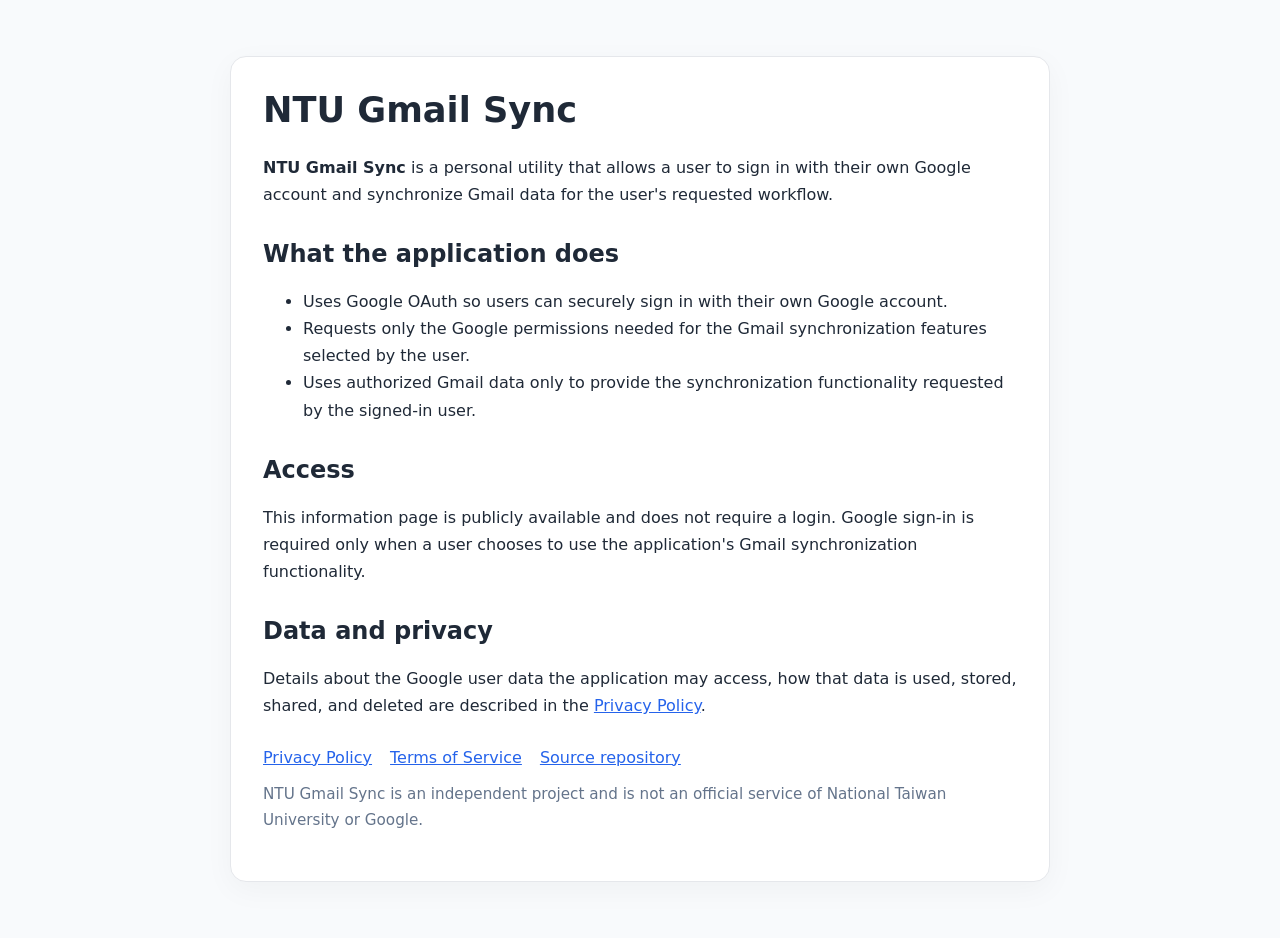
==== index.html @ acb2d48d "Add public NTU Gmail Sync homepage" ====
<!doctype html>
<html lang="en">
<head>
  <meta charset="utf-8">
  <meta name="viewport" content="width=device-width,initial-scale=1">
  <title>NTU Gmail Sync</title>
  <meta name="description" content="NTU Gmail Sync is a personal utility for connecting a Google account and synchronizing Gmail data requested by the user.">
  <style>
    :root{font-family:system-ui,-apple-system,BlinkMacSystemFont,"Segoe UI",sans-serif;color:#1f2937;background:#f8fafc}
    body{margin:0} main{max-width:820px;margin:0 auto;padding:56px 24px}
    .card{background:#fff;border:1px solid #e5e7eb;border-radius:16px;padding:32px;box-shadow:0 8px 30px rgba(0,0,0,.04)}
    h1{margin-top:0;font-size:2.2rem} h2{margin-top:2rem} p,li{line-height:1.7}
    nav{margin-top:28px;display:flex;gap:18px;flex-wrap:wrap}
    a{color:#2563eb} .muted{color:#64748b;font-size:.95rem}
  </style>
</head>
<body>
<main>
  <div class="card">
    <h1>NTU Gmail Sync</h1>
    <p><strong>NTU Gmail Sync</strong> is a personal utility that allows a user to sign in with their own Google account and synchronize Gmail data for the user's requested workflow.</p>

    <h2>What the application does</h2>
    <ul>
      <li>Uses Google OAuth so users can securely sign in with their own Google account.</li>
      <li>Requests only the Google permissions needed for the Gmail synchronization features selected by the user.</li>
      <li>Uses authorized Gmail data only to provide the synchronization functionality requested by the signed-in user.</li>
    </ul>

    <h2>Access</h2>
    <p>This information page is publicly available and does not require a login. Google sign-in is required only when a user chooses to use the application's Gmail synchronization functionality.</p>

    <h2>Data and privacy</h2>
    <p>Details about the Google user data the application may access, how that data is used, stored, shared, and deleted are described in the <a href="/privacy">Privacy Policy</a>.</p>

    <nav>
      <a href="/privacy">Privacy Policy</a>
      <a href="/terms">Terms of Service</a>
      <a href="https://github.com/Axoled-Student/598787.xyz">Source repository</a>
    </nav>

    <p class="muted">NTU Gmail Sync is an independent project and is not an official service of National Taiwan University or Google.</p>
  </div>
</main>
</body>
</html>
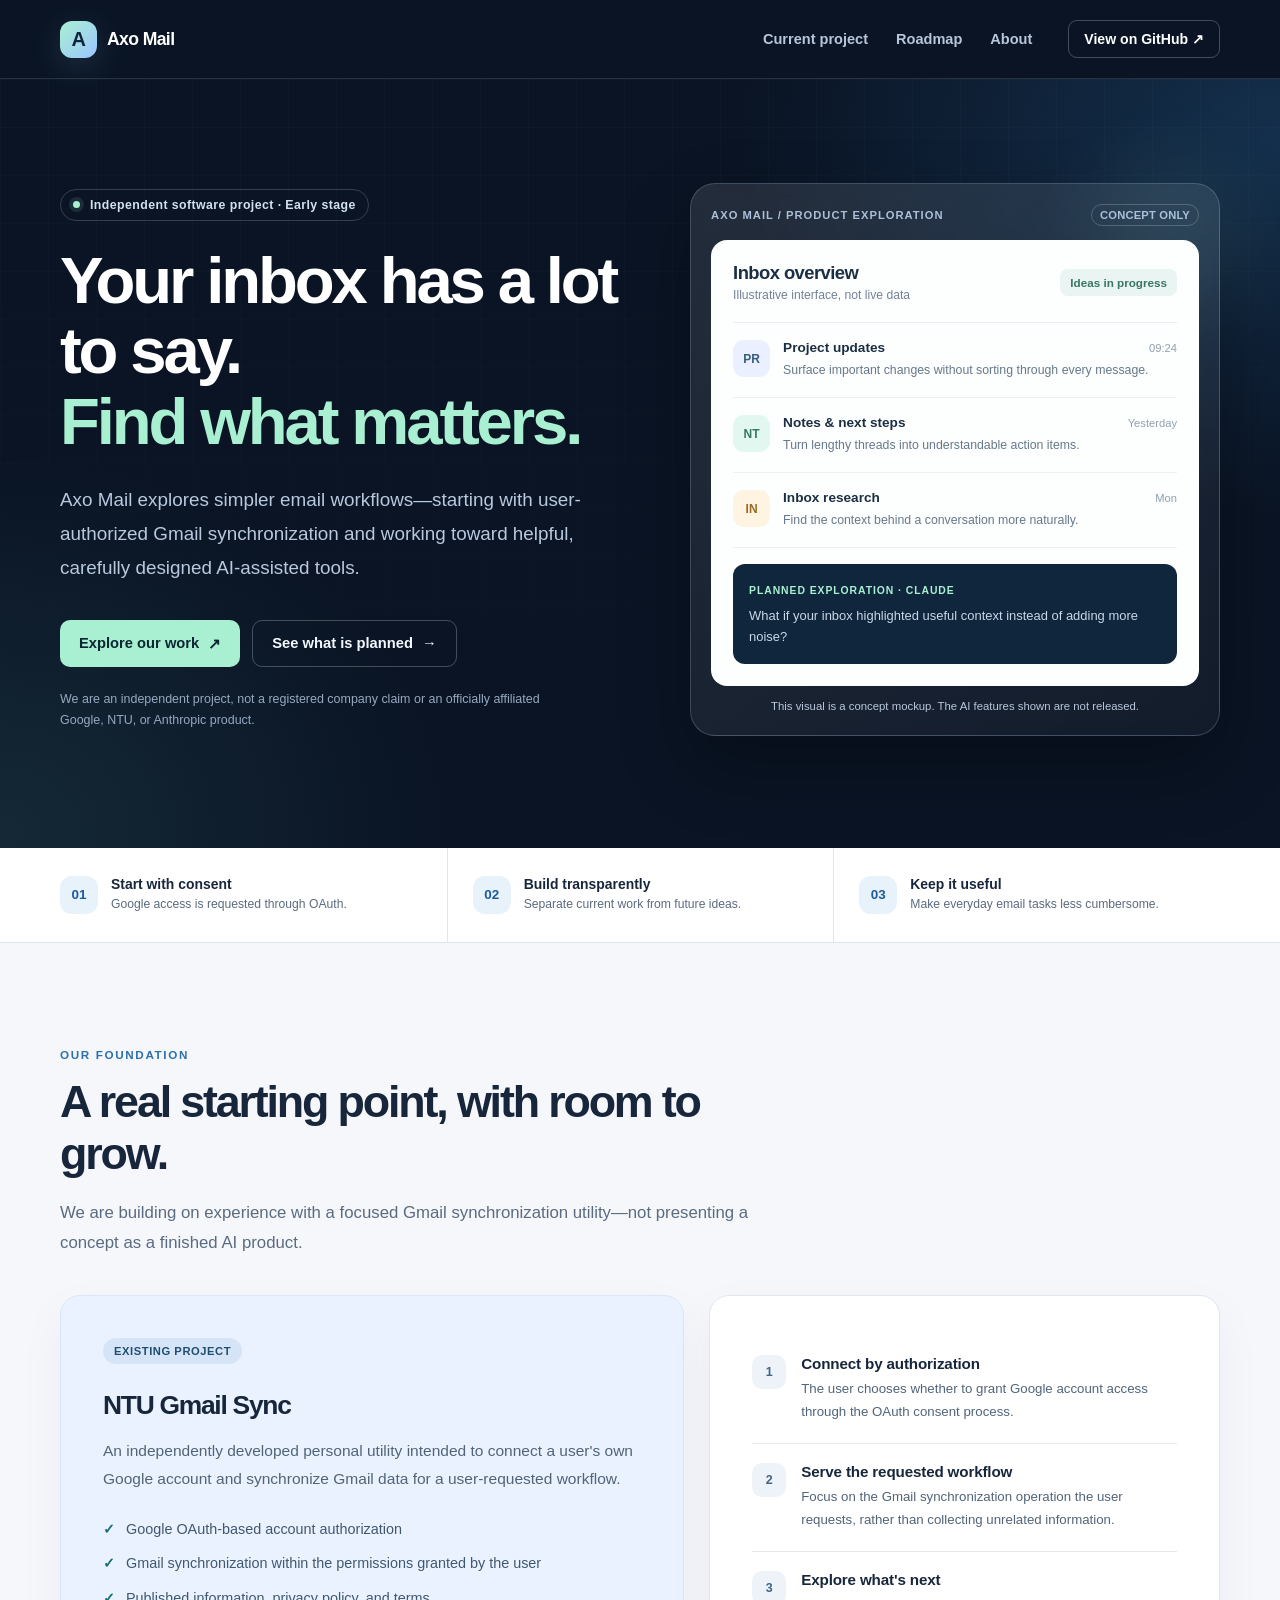
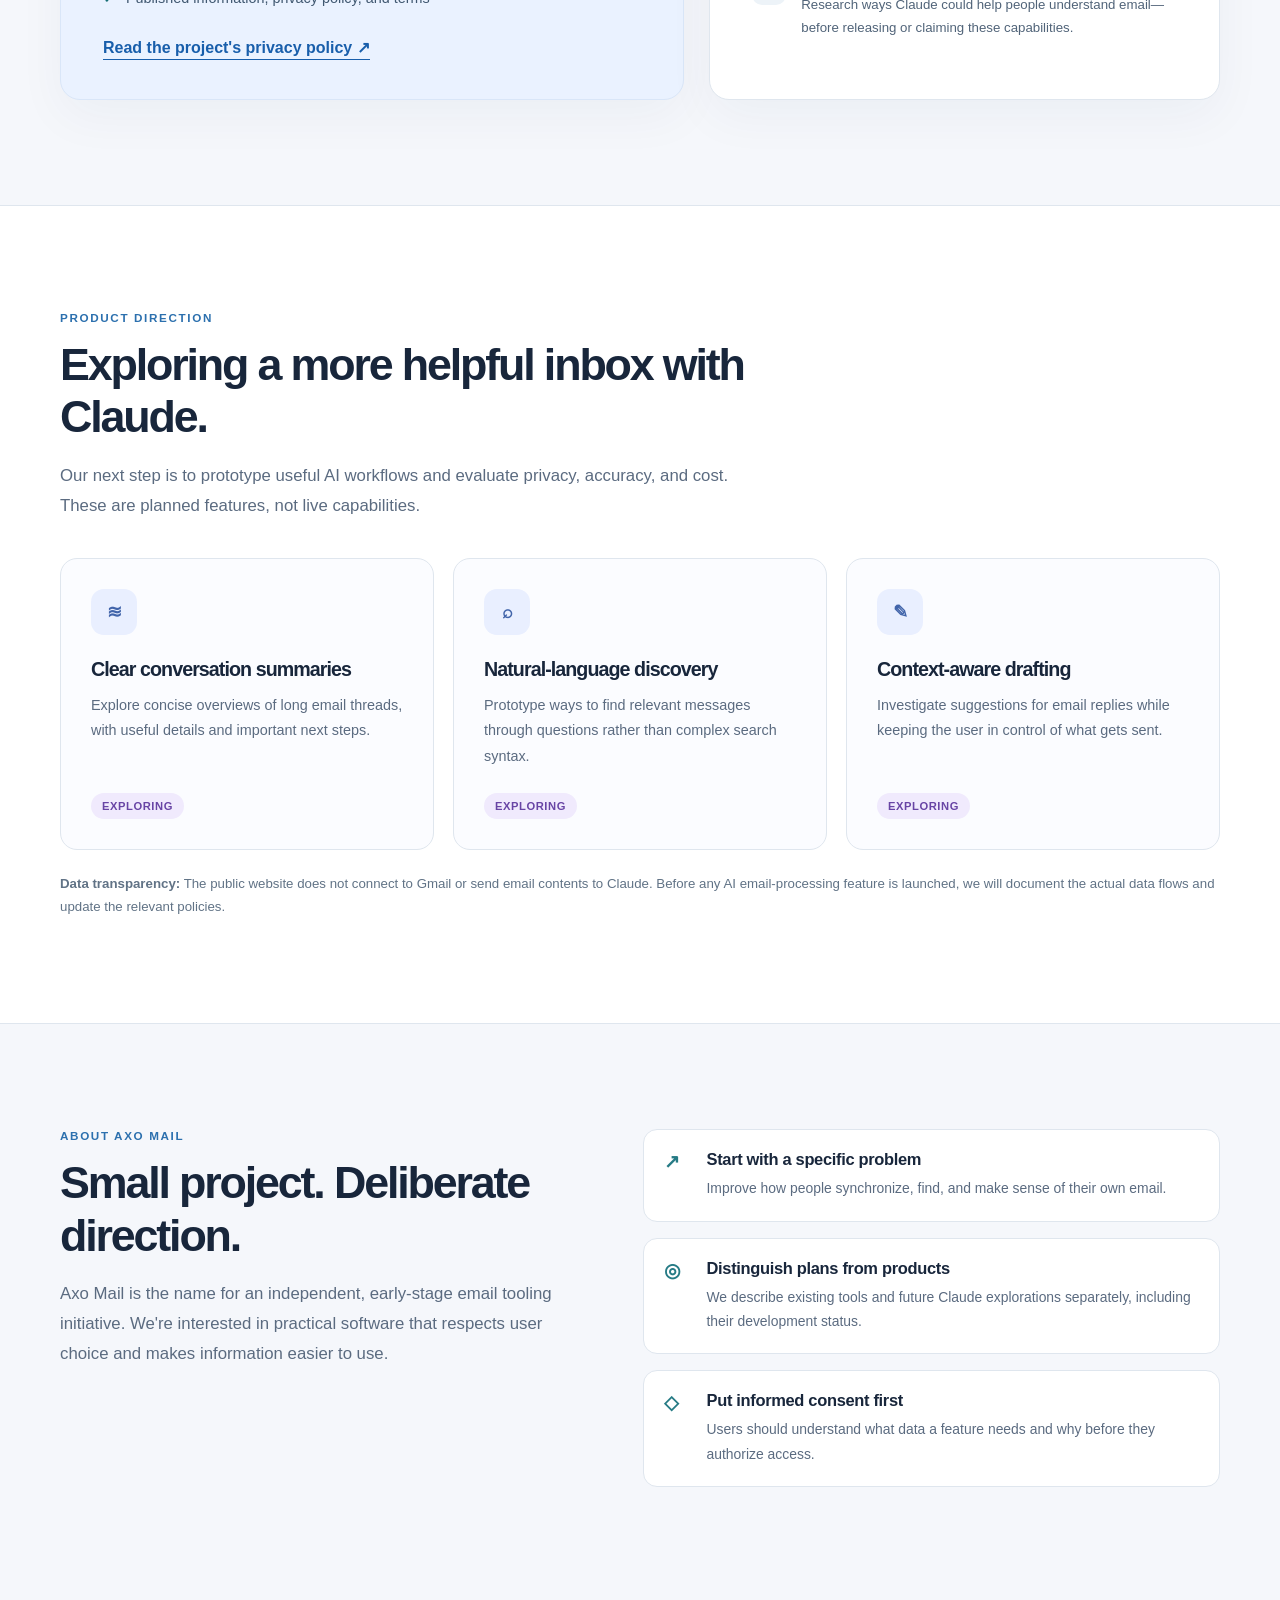
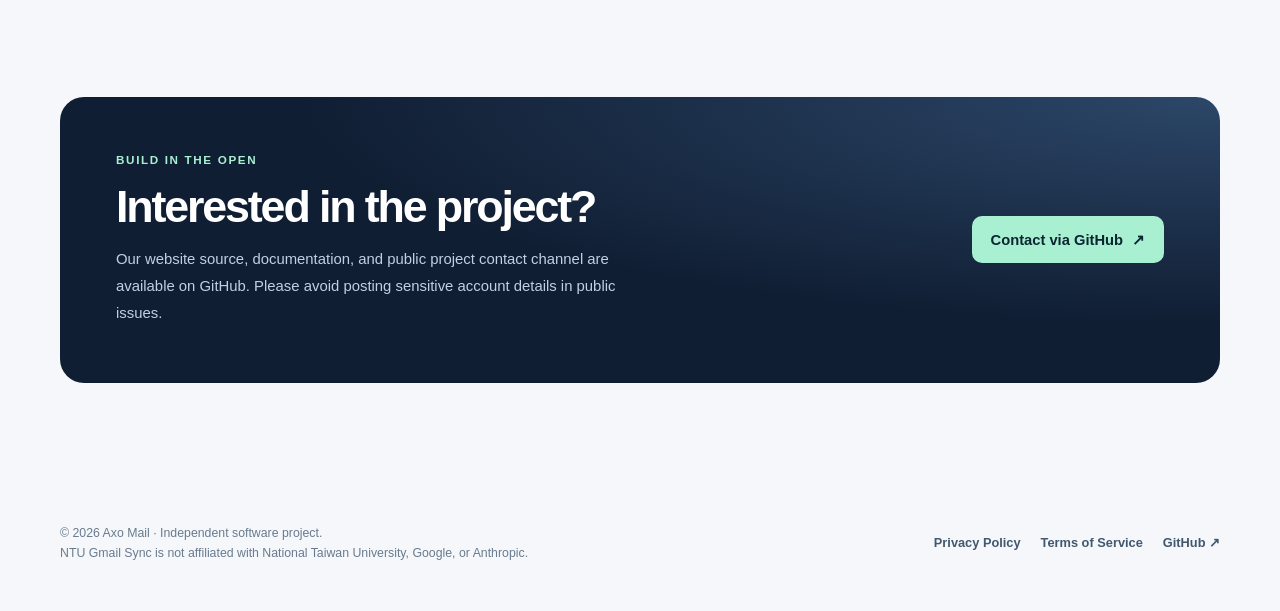
==== commit 485f03f2: "Redesign homepage to introduce Axo Mail and a transparent Claude roadmap" ====
--- a/index.html
+++ b/index.html
@@ -2,45 +2,190 @@
 <html lang="en">
 <head>
   <meta charset="utf-8">
-  <meta name="viewport" content="width=device-width,initial-scale=1">
-  <title>NTU Gmail Sync</title>
-  <meta name="description" content="NTU Gmail Sync is a personal utility for connecting a Google account and synchronizing Gmail data requested by the user.">
-  <style>
-    :root{font-family:system-ui,-apple-system,BlinkMacSystemFont,"Segoe UI",sans-serif;color:#1f2937;background:#f8fafc}
-    body{margin:0} main{max-width:820px;margin:0 auto;padding:56px 24px}
-    .card{background:#fff;border:1px solid #e5e7eb;border-radius:16px;padding:32px;box-shadow:0 8px 30px rgba(0,0,0,.04)}
-    h1{margin-top:0;font-size:2.2rem} h2{margin-top:2rem} p,li{line-height:1.7}
-    nav{margin-top:28px;display:flex;gap:18px;flex-wrap:wrap}
-    a{color:#2563eb} .muted{color:#64748b;font-size:.95rem}
-  </style>
+  <meta name="viewport" content="width=device-width, initial-scale=1">
+  <meta name="theme-color" content="#0a1424">
+  <meta name="description" content="Axo Mail is an independent, early-stage software project exploring thoughtful email productivity. Learn about NTU Gmail Sync and our plans for Claude-assisted email workflows.">
+  <meta property="og:type" content="website">
+  <meta property="og:title" content="Axo Mail — Thoughtful tools for a clearer inbox">
+  <meta property="og:description" content="From user-authorized Gmail synchronization to future Claude-assisted workflows. An independent software project in active development.">
+  <meta property="og:url" content="https://598787.xyz/">
+  <meta name="twitter:card" content="summary">
+  <link rel="canonical" href="https://598787.xyz/">
+  <link rel="icon" href="/favicon.svg" type="image/svg+xml">
+  <link rel="stylesheet" href="/site.css">
+  <title>Axo Mail — Thoughtful tools for a clearer inbox</title>
 </head>
 <body>
-<main>
-  <div class="card">
-    <h1>NTU Gmail Sync</h1>
-    <p><strong>NTU Gmail Sync</strong> is a personal utility that allows a user to sign in with their own Google account and synchronize Gmail data for the user's requested workflow.</p>
+<a class="skip-link" href="#main">Skip to content</a>
+<header class="site-header">
+  <div class="wrap header-inner">
+    <a class="brand" href="/" aria-label="Axo Mail home">
+      <span class="brand-mark" aria-hidden="true">A</span>
+      <span>Axo Mail</span>
+    </a>
+    <nav class="primary-nav" aria-label="Main navigation">
+      <a href="#current">Current project</a>
+      <a href="#roadmap">Roadmap</a>
+      <a href="#about">About</a>
+    </nav>
+    <a class="nav-button" href="https://github.com/Axoled-Student/598787.xyz" target="_blank" rel="noopener noreferrer">View on GitHub ↗</a>
+  </div>
+</header>
+<main id="main">
+  <section class="hero" aria-labelledby="hero-heading">
+    <div class="wrap hero-grid">
+      <div class="hero-copy">
+        <p class="eyebrow"><span class="eyebrow-dot" aria-hidden="true"></span> Independent software project · Early stage</p>
+        <h1 id="hero-heading">Your inbox has a lot to say.<br><span class="gradient-text">Find what matters.</span></h1>
+        <p class="hero-lede">Axo Mail explores simpler email workflows—starting with user-authorized Gmail synchronization and working toward helpful, carefully designed AI-assisted tools.</p>
+        <div class="hero-actions">
+          <a class="button button-primary" href="#current">Explore our work <span aria-hidden="true">↗</span></a>
+          <a class="button button-ghost" href="#roadmap">See what is planned <span aria-hidden="true">→</span></a>
+        </div>
+        <p class="hero-note">We are an independent project, not a registered company claim or an officially affiliated Google, NTU, or Anthropic product.</p>
+      </div>
+      <div class="preview" aria-label="Illustrative design concept for a future email workflow, not a live application">
+        <div class="preview-caption"><span>Axo Mail / Product exploration</span><span>Concept only</span></div>
+        <div class="preview-surface">
+          <div class="preview-head">
+            <div><span class="preview-title">Inbox overview</span><span class="preview-subtitle">Illustrative interface, not live data</span></div>
+            <span class="preview-count">Ideas in progress</span>
+          </div>
+          <div class="message">
+            <div class="message-avatar" aria-hidden="true">PR</div>
+            <div class="message-body">
+              <div class="message-row"><strong>Project updates</strong><time>09:24</time></div>
+              <p>Surface important changes without sorting through every message.</p>
+            </div>
+          </div>
+          <div class="message">
+            <div class="message-avatar green" aria-hidden="true">NT</div>
+            <div class="message-body">
+              <div class="message-row"><strong>Notes &amp; next steps</strong><time>Yesterday</time></div>
+              <p>Turn lengthy threads into understandable action items.</p>
+            </div>
+          </div>
+          <div class="message">
+            <div class="message-avatar gold" aria-hidden="true">IN</div>
+            <div class="message-body">
+              <div class="message-row"><strong>Inbox research</strong><time>Mon</time></div>
+              <p>Find the context behind a conversation more naturally.</p>
+            </div>
+          </div>
+          <div class="concept-insight">
+            <span class="insight-label">Planned exploration · Claude</span>
+            <p>What if your inbox highlighted useful context instead of adding more noise?</p>
+          </div>
+        </div>
+        <p class="preview-footnote">This visual is a concept mockup. The AI features shown are not released.</p>
+      </div>
+    </div>
+  </section>
 
-    <h2>What the application does</h2>
-    <ul>
-      <li>Uses Google OAuth so users can securely sign in with their own Google account.</li>
-      <li>Requests only the Google permissions needed for the Gmail synchronization features selected by the user.</li>
-      <li>Uses authorized Gmail data only to provide the synchronization functionality requested by the signed-in user.</li>
-    </ul>
+  <div class="value-strip" aria-label="Project values">
+    <div class="wrap value-grid">
+      <div class="value"><span class="value-icon" aria-hidden="true">01</span><div><strong>Start with consent</strong><p>Google access is requested through OAuth.</p></div></div>
+      <div class="value"><span class="value-icon" aria-hidden="true">02</span><div><strong>Build transparently</strong><p>Separate current work from future ideas.</p></div></div>
+      <div class="value"><span class="value-icon" aria-hidden="true">03</span><div><strong>Keep it useful</strong><p>Make everyday email tasks less cumbersome.</p></div></div>
+    </div>
+  </div>
 
-    <h2>Access</h2>
-    <p>This information page is publicly available and does not require a login. Google sign-in is required only when a user chooses to use the application's Gmail synchronization functionality.</p>
+  <section class="section" id="current" aria-labelledby="current-heading">
+    <div class="wrap">
+      <div class="section-heading">
+        <p class="kicker">Our foundation</p>
+        <h2 id="current-heading">A real starting point, with room to grow.</h2>
+        <p class="section-intro">We are building on experience with a focused Gmail synchronization utility—not presenting a concept as a finished AI product.</p>
+      </div>
+      <div class="current-grid">
+        <article class="feature-panel primary">
+          <span class="status-chip">Existing project</span>
+          <h3>NTU Gmail Sync</h3>
+          <p>An independently developed personal utility intended to connect a user's own Google account and synchronize Gmail data for a user-requested workflow.</p>
+          <ul class="feature-list">
+            <li>Google OAuth-based account authorization</li>
+            <li>Gmail synchronization within the permissions granted by the user</li>
+            <li>Published information, privacy policy, and terms</li>
+          </ul>
+          <a class="text-link" href="/privacy.html">Read the project's privacy policy ↗</a>
+        </article>
+        <article class="feature-panel small-stack" aria-label="Project development approach">
+          <div class="small-item"><span class="step-number">1</span><div><h4>Connect by authorization</h4><p>The user chooses whether to grant Google account access through the OAuth consent process.</p></div></div>
+          <div class="small-item"><span class="step-number">2</span><div><h4>Serve the requested workflow</h4><p>Focus on the Gmail synchronization operation the user requests, rather than collecting unrelated information.</p></div></div>
+          <div class="small-item"><span class="step-number">3</span><div><h4>Explore what's next</h4><p>Research ways Claude could help people understand email—before releasing or claiming these capabilities.</p></div></div>
+        </article>
+      </div>
+    </div>
+  </section>
 
-    <h2>Data and privacy</h2>
-    <p>Details about the Google user data the application may access, how that data is used, stored, shared, and deleted are described in the <a href="/privacy">Privacy Policy</a>.</p>
+  <section class="section roadmap-section" id="roadmap" aria-labelledby="roadmap-heading">
+    <div class="wrap">
+      <div class="section-heading">
+        <p class="kicker">Product direction</p>
+        <h2 id="roadmap-heading">Exploring a more helpful inbox with Claude.</h2>
+        <p class="section-intro">Our next step is to prototype useful AI workflows and evaluate privacy, accuracy, and cost. These are planned features, not live capabilities.</p>
+      </div>
+      <div class="roadmap-grid">
+        <article class="roadmap-card">
+          <span class="roadmap-ico" aria-hidden="true">≋</span>
+          <h3>Clear conversation summaries</h3>
+          <p>Explore concise overviews of long email threads, with useful details and important next steps.</p>
+          <span class="status-chip planned">Exploring</span>
+        </article>
+        <article class="roadmap-card">
+          <span class="roadmap-ico" aria-hidden="true">⌕</span>
+          <h3>Natural-language discovery</h3>
+          <p>Prototype ways to find relevant messages through questions rather than complex search syntax.</p>
+          <span class="status-chip planned">Exploring</span>
+        </article>
+        <article class="roadmap-card">
+          <span class="roadmap-ico" aria-hidden="true">✎</span>
+          <h3>Context-aware drafting</h3>
+          <p>Investigate suggestions for email replies while keeping the user in control of what gets sent.</p>
+          <span class="status-chip planned">Exploring</span>
+        </article>
+      </div>
+      <p class="roadmap-note"><strong>Data transparency:</strong> The public website does not connect to Gmail or send email contents to Claude. Before any AI email-processing feature is launched, we will document the actual data flows and update the relevant policies.</p>
+    </div>
+  </section>
 
-    <nav>
-      <a href="/privacy">Privacy Policy</a>
-      <a href="/terms">Terms of Service</a>
-      <a href="https://github.com/Axoled-Student/598787.xyz">Source repository</a>
+  <section class="section" id="about" aria-labelledby="about-heading">
+    <div class="wrap about-grid">
+      <div class="section-heading">
+        <p class="kicker">About Axo Mail</p>
+        <h2 id="about-heading">Small project. Deliberate direction.</h2>
+        <p class="section-intro">Axo Mail is the name for an independent, early-stage email tooling initiative. We're interested in practical software that respects user choice and makes information easier to use.</p>
+      </div>
+      <div class="principles">
+        <div class="principle"><span class="principle-mark" aria-hidden="true">↗</span><div><h3>Start with a specific problem</h3><p>Improve how people synchronize, find, and make sense of their own email.</p></div></div>
+        <div class="principle"><span class="principle-mark" aria-hidden="true">◎</span><div><h3>Distinguish plans from products</h3><p>We describe existing tools and future Claude explorations separately, including their development status.</p></div></div>
+        <div class="principle"><span class="principle-mark" aria-hidden="true">◇</span><div><h3>Put informed consent first</h3><p>Users should understand what data a feature needs and why before they authorize access.</p></div></div>
+      </div>
+    </div>
+  </section>
+
+  <section class="section" id="contact" aria-labelledby="contact-heading">
+    <div class="wrap">
+      <div class="contact-panel">
+        <div>
+          <p class="kicker">Build in the open</p>
+          <h2 id="contact-heading">Interested in the project?</h2>
+          <p>Our website source, documentation, and public project contact channel are available on GitHub. Please avoid posting sensitive account details in public issues.</p>
+        </div>
+        <a class="button button-primary" href="https://github.com/Axoled-Student/598787.xyz/issues" target="_blank" rel="noopener noreferrer">Contact via GitHub <span aria-hidden="true">↗</span></a>
+      </div>
+    </div>
+  </section>
+</main>
+<footer class="site-footer">
+  <div class="wrap footer-inner">
+    <p>© 2026 Axo Mail · Independent software project.<br>NTU Gmail Sync is not affiliated with National Taiwan University, Google, or Anthropic.</p>
+    <nav class="footer-links" aria-label="Footer navigation">
+      <a href="/privacy.html">Privacy Policy</a>
+      <a href="/terms.html">Terms of Service</a>
+      <a href="https://github.com/Axoled-Student/598787.xyz" target="_blank" rel="noopener noreferrer">GitHub ↗</a>
     </nav>
-
-    <p class="muted">NTU Gmail Sync is an independent project and is not an official service of National Taiwan University or Google.</p>
   </div>
-</main>
+</footer>
 </body>
 </html>
--- a/site.css
+++ b/site.css
@@ -0,0 +1,172 @@
+:root {
+  color-scheme: light;
+  --navy: #101e33;
+  --navy-deep: #0a1424;
+  --ink: #18263b;
+  --muted: #5b6b80;
+  --paper: #f5f7fb;
+  --white: #ffffff;
+  --line: #dfe6ee;
+  --mint: #a9f0d2;
+  --blue: #9bc5ff;
+  --accent: #2869d8;
+  font-family: Inter, ui-sans-serif, -apple-system, BlinkMacSystemFont, "Segoe UI", sans-serif;
+  -webkit-font-smoothing: antialiased;
+}
+* { box-sizing: border-box; }
+html { scroll-behavior: smooth; }
+body { margin: 0; background: var(--paper); color: var(--ink); }
+a { color: inherit; }
+button, a { -webkit-tap-highlight-color: transparent; }
+a:focus-visible { outline: 3px solid #4c94ff; outline-offset: 4px; border-radius: 4px; }
+.wrap { width: min(1160px, calc(100% - 48px)); margin-inline: auto; }
+.skip-link { position: absolute; left: 16px; top: -60px; z-index: 100; background: white; padding: 12px 16px; }
+.skip-link:focus { top: 12px; }
+.site-header { position: relative; z-index: 20; background: var(--navy-deep); color: #edf4ff; border-bottom: 1px solid rgba(255,255,255,.13); }
+.header-inner { min-height: 78px; display: flex; align-items: center; gap: 36px; }
+.brand { display: inline-flex; align-items: center; gap: 10px; color: white; text-decoration: none; font-weight: 740; font-size: 1.1rem; letter-spacing: -.035em; white-space: nowrap; }
+.brand-mark { display: grid; place-items: center; height: 37px; width: 37px; border-radius: 12px; background: linear-gradient(135deg, var(--mint), var(--blue)); color: #10243a; box-shadow: 0 8px 32px rgba(151,216,247,.16); font-weight: 900; font-size: 1.25rem; }
+.primary-nav { display: flex; align-items: center; gap: 28px; margin-left: auto; }
+.primary-nav a { font-size: .91rem; font-weight: 550; text-decoration: none; color: #b8c6dc; transition: color .2s; }
+.primary-nav a:hover { color: white; }
+.nav-button { border: 1px solid rgba(255,255,255,.24); padding: 10px 15px; border-radius: 9px; color: white; font-weight: 600; font-size: .88rem; text-decoration: none; white-space: nowrap; }
+.nav-button:hover { background: rgba(255,255,255,.08); }
+.hero { position: relative; overflow: hidden; color: white; background: radial-gradient(ellipse 56% 64% at 100% 8%,rgba(37,92,142,.38),transparent 75%), radial-gradient(ellipse 46% 65% at 0 98%,rgba(51,103,108,.25),transparent 75%),var(--navy-deep); }
+.hero::before { content: ""; position: absolute; inset: 0; background-image: linear-gradient(rgba(255,255,255,.018) 1px,transparent 1px),linear-gradient(90deg,rgba(255,255,255,.018) 1px,transparent 1px); background-size: 48px 48px; mask-image: linear-gradient(to bottom,#000,transparent); pointer-events: none; }
+.hero-grid { position: relative; display: grid; grid-template-columns: 1.04fr .96fr; align-items: center; gap: 56px; padding-block: 104px 112px; }
+.eyebrow { display: inline-flex; align-items: center; gap: 10px; margin: 0 0 25px; padding: 8px 12px; border: 1px solid rgba(255,255,255,.18); border-radius: 99px; color: #d2e1ef; font-size: .77rem; font-weight: 650; letter-spacing: .035em; }
+.eyebrow-dot { width: 7px; height: 7px; border-radius: 50%; background: var(--mint); box-shadow: 0 0 0 4px rgba(169,240,210,.11); }
+h1,h2,h3,p { overflow-wrap: break-word; }
+h1,h2,h3 { letter-spacing: -.048em; }
+h1 { margin: 0 0 26px; font-size: clamp(3.05rem,5.1vw,4.7rem); line-height: 1.08; font-weight: 750; }
+.gradient-text { color: var(--mint); }
+.hero-lede { max-width: 560px; margin: 0; font-size: clamp(1.04rem,1.55vw,1.18rem); line-height: 1.8; color: #b8c8df; }
+.hero-actions { display: flex; gap: 12px; flex-wrap: wrap; margin-top: 35px; }
+.button { display: inline-flex; align-items: center; justify-content: center; min-height: 47px; padding: 12px 19px; gap: 9px; border-radius: 10px; text-decoration: none; font-weight: 680; font-size: .92rem; transition: transform .2s, background .2s; }
+.button:hover { transform: translateY(-2px); }
+.button-primary { background: var(--mint); color: #0a2630; }
+.button-primary:hover { background: #c6ffe9; }
+.button-ghost { color: #f5f9ff; border: 1px solid rgba(255,255,255,.24); }
+.button-ghost:hover { background: rgba(255,255,255,.08); }
+.hero-note { max-width: 500px; margin: 22px 0 0; color: #96a9c1; font-size: .78rem; line-height: 1.65; }
+.preview { position: relative; padding: 20px; border: 1px solid rgba(186,217,244,.23); border-radius: 25px; background: linear-gradient(145deg,rgba(255,255,255,.11),rgba(255,255,255,.035)); box-shadow: 0 30px 70px rgba(0,0,0,.29); backdrop-filter: blur(8px); }
+.preview::after { content: ""; position: absolute; z-index: -1; width: 150px; height: 150px; border-radius: 50%; right: -25px; top: -25px; background: #a9f0d2; opacity: .08; filter: blur(40px); }
+.preview-caption { display: flex; align-items: center; justify-content: space-between; margin: 0 0 14px; color: #acc0da; font-size: .7rem; font-weight: 700; letter-spacing: .09em; text-transform: uppercase; }
+.preview-caption span:last-child { border: 1px solid rgba(255,255,255,.2); border-radius: 99px; padding: 4px 8px; letter-spacing: .015em; }
+.preview-surface { padding: 22px; border-radius: 16px; color: #1c2e43; background: #fdfefe; }
+.preview-head { display: flex; align-items: center; justify-content: space-between; gap: 12px; padding-bottom: 20px; border-bottom: 1px solid #e9eef5; }
+.preview-title { display: block; font-weight: 770; letter-spacing: -.03em; font-size: 1.15rem; }
+.preview-subtitle { color: #738298; font-size: .76rem; margin-top: 4px; display: block; }
+.preview-count { padding: 7px 10px; background: #eaf4f2; color: #397664; font-size: .73rem; font-weight: 700; border-radius: 8px; }
+.message { display: flex; gap: 13px; align-items: flex-start; padding: 17px 0; border-bottom: 1px solid #edf1f6; }
+.message-avatar { display: grid; place-items: center; flex: 0 0 37px; width: 37px; height: 37px; border-radius: 11px; color: #375d7a; background: #eaf0ff; font-size: .75rem; font-weight: 800; }
+.message-avatar.green { background: #e1f7ef; color: #387966; }
+.message-avatar.gold { background: #fff3e1; color: #9b6b24; }
+.message-body { min-width: 0; flex: 1; }
+.message-row { display: flex; gap: 8px; justify-content: space-between; align-items: baseline; }
+.message-row strong { font-size: .85rem; }
+.message-row time { color: #91a0ae; white-space: nowrap; font-size: .7rem; }
+.message-body p { color: #66788b; margin: 6px 0 0; font-size: .77rem; line-height: 1.55; }
+.concept-insight { margin-top: 16px; border-radius: 12px; padding: 16px; background: #10263c; color: white; }
+.concept-insight p { margin: 8px 0 0; font-size: .81rem; line-height: 1.6; color: #c9d7e9; }
+.insight-label { font-size: .65rem; text-transform: uppercase; font-weight: 800; letter-spacing: .09em; color: var(--mint); }
+.preview-footnote { margin: 12px 0 0; font-size: .71rem; line-height: 1.5; color: #b8c7db; text-align: center; }
+.value-strip { background: white; border-bottom: 1px solid var(--line); }
+.value-grid { display: grid; grid-template-columns: repeat(3,minmax(0,1fr)); }
+.value { padding: 28px 22px 28px 0; display: flex; gap: 13px; align-items: center; }
+.value + .value { padding-left: 25px; border-left: 1px solid var(--line); }
+.value-icon { display: grid; flex: 0 0 38px; place-items: center; width: 38px; height: 38px; background: #e7f2fb; border-radius: 12px; color: #1f5a9a; font-size: .84rem; font-weight: 800; }
+.value strong { display: block; font-size: .87rem; }
+.value p { margin: 3px 0 0; font-size: .76rem; line-height: 1.5; color: var(--muted); }
+.section { padding-block: 105px; }
+.section-heading { max-width: 690px; margin-bottom: 37px; }
+.kicker { margin: 0 0 14px; color: #2c70ae; font-weight: 780; font-size: .73rem; letter-spacing: .14em; text-transform: uppercase; }
+.section h2 { font-size: clamp(2.1rem,3.5vw,3.15rem); line-height: 1.17; margin: 0 0 18px; }
+.section-intro { color: var(--muted); font-size: 1.05rem; line-height: 1.8; margin: 0; }
+.current-grid { display: grid; grid-template-columns: 1.1fr .9fr; gap: 25px; align-items: stretch; }
+.feature-panel { padding: 42px; border-radius: 20px; background: white; border: 1px solid var(--line); box-shadow: 0 17px 50px rgba(29,52,83,.045); }
+.feature-panel.primary { background: #eaf2ff; border-color: #d9e6f8; }
+.status-chip { display: inline-flex; width: fit-content; align-items: center; gap: 7px; padding: 7px 11px; font-size: .7rem; font-weight: 780; color: #214d71; background: rgba(50,116,179,.11); border-radius: 99px; letter-spacing: .05em; text-transform: uppercase; }
+.status-chip.planned { background: #f0eafd; color: #6845a5; }
+.feature-panel h3 { margin: 26px 0 15px; font-size: 1.65rem; line-height: 1.2; }
+.feature-panel p { margin: 0; line-height: 1.8; color: #516479; font-size: .97rem; }
+.feature-list { padding: 0; margin: 25px 0 27px; list-style: none; }
+.feature-list li { position: relative; padding-left: 23px; margin: 11px 0; line-height: 1.65; color: #405871; font-size: .9rem; }
+.feature-list li::before { content: "✓"; position: absolute; left: 0; top: 0; color: #166e75; font-weight: bold; }
+.text-link { color: #185eab; text-decoration: none; font-weight: 700; border-bottom: 1px solid currentColor; padding-bottom: 3px; }
+.text-link:hover { color: #103e7f; }
+.small-stack { display: flex; flex-direction: column; justify-content: center; gap: 19px; }
+.small-item { display: flex; gap: 15px; padding-bottom: 20px; border-bottom: 1px solid #e4e9f0; }
+.small-item:last-child { border-bottom: 0; padding-bottom: 0; }
+.step-number { display: grid; place-items: center; width: 34px; height: 34px; flex: 0 0 34px; border-radius: 10px; font-size: .78rem; font-weight: 800; background: #edf3f8; color: #3f6687; }
+.small-item h4 { margin: 0 0 6px; font-size: .95rem; letter-spacing: -.01em; }
+.small-item p { font-size: .83rem; line-height: 1.7; }
+.roadmap-section { background: white; border-block: 1px solid var(--line); }
+.roadmap-grid { display: grid; grid-template-columns: repeat(3,minmax(0,1fr)); gap: 19px; }
+.roadmap-card { display: flex; flex-direction: column; padding: 30px; border: 1px solid var(--line); border-radius: 17px; background: #fbfcff; }
+.roadmap-card .roadmap-ico { display: grid; place-items: center; width: 46px; height: 46px; border-radius: 13px; background: #e9efff; color: #4164aa; font-size: 1.12rem; font-weight: 750; }
+.roadmap-card h3 { font-size: 1.23rem; margin: 23px 0 12px; }
+.roadmap-card p { margin: 0 0 24px; color: var(--muted); line-height: 1.75; font-size: .9rem; }
+.roadmap-card .status-chip { margin-top: auto; }
+.roadmap-note { color: #617386; margin: 22px 0 0; line-height: 1.75; font-size: .83rem; }
+.about-grid { display: grid; grid-template-columns: .95fr 1.05fr; gap: 60px; align-items: start; }
+.about-grid .section-heading { margin-bottom: 0; }
+.principles { display: grid; gap: 16px; }
+.principle { display: flex; gap: 16px; background: white; border: 1px solid var(--line); border-radius: 14px; padding: 20px; }
+.principle-mark { flex: 0 0 27px; color: #267b85; font-size: 1.2rem; font-weight: 800; }
+.principle h3 { margin: 0 0 7px; letter-spacing: -.02em; font-size: 1.03rem; }
+.principle p { margin: 0; line-height: 1.75; color: var(--muted); font-size: .87rem; }
+.contact-panel { color: white; border-radius: 24px; background: radial-gradient(ellipse at top right,rgba(101,154,214,.33),transparent 56%), var(--navy); padding: 56px; display: flex; align-items: center; justify-content: space-between; gap: 30px; }
+.contact-panel .kicker { color: #a9f0d2; }
+.contact-panel h2 { max-width: 500px; margin-bottom: 14px; }
+.contact-panel p:not(.kicker) { max-width: 520px; margin: 0; color: #c0d0e4; line-height: 1.8; font-size: .93rem; }
+.contact-panel .button { flex: 0 0 auto; }
+.site-footer { padding: 35px 0 48px; }
+.footer-inner { display: flex; justify-content: space-between; gap: 24px; align-items: center; }
+.footer-inner p { margin: 0; line-height: 1.65; font-size: .77rem; color: #687b8f; }
+.footer-links { display: flex; gap: 20px; flex-wrap: wrap; align-items: center; }
+.footer-links a { text-decoration: none; font-size: .8rem; font-weight: 650; color: #42586f; }
+.footer-links a:hover { text-decoration: underline; }
+.legal-shell { padding: 75px 0 100px; }
+.legal-card { max-width: 860px; margin: auto; padding: 48px; background: white; border-radius: 18px; border: 1px solid var(--line); }
+.legal-card h1 { color: var(--ink); font-size: clamp(2rem,4vw,3rem); }
+.legal-card h2 { font-size: 1.38rem; margin: 37px 0 14px; }
+.legal-card p,.legal-card li { line-height: 1.82; color: #4c6075; font-size: .95rem; }
+.legal-card a { color: #1d62ae; }
+.legal-card ul { padding-left: 23px; }
+.legal-card .legal-date { color: #718196; margin: 0 0 27px; }
+.legal-card .legal-back { display: inline-block; margin-top: 25px; font-weight: 680; }
+@media (max-width: 980px) {
+  .hero-grid { grid-template-columns: 1fr; padding-block: 72px 85px; gap: 54px; }
+  .hero-copy { max-width: 720px; }
+  .preview { width: min(640px,100%); margin-inline: auto; }
+  .about-grid { gap: 28px; }
+}
+@media (max-width: 700px) {
+  .wrap { width: min(100% - 36px,1160px); }
+  .header-inner { min-height: 72px; gap: 16px; flex-wrap: wrap; padding-block: 12px; }
+  .brand { font-size: 1.02rem; }
+  .brand-mark { height: 34px; width: 34px; }
+  .primary-nav { flex-basis: 100%; order: 3; margin: 0; justify-content: space-between; gap: 10px; padding-block: 2px; }
+  .primary-nav a { font-size: .8rem; }
+  .nav-button { margin-left: auto; font-size: .78rem; padding: 8px 10px; }
+  .hero-grid { padding-block: 70px 80px; gap: 40px; }
+  h1 { font-size: clamp(2.7rem,11vw,3.6rem); }
+  .preview { padding: 13px; }
+  .preview-surface { padding: 16px; }
+  .value-grid,.roadmap-grid,.current-grid,.about-grid { grid-template-columns: 1fr; }
+  .value { padding: 17px 0; }
+  .value + .value { padding-left: 0; border-left: 0; border-top: 1px solid var(--line); }
+  .section { padding-block: 72px; }
+  .feature-panel { padding: 28px; }
+  .roadmap-card { padding: 26px; }
+  .contact-panel { padding: 33px 28px; flex-direction: column; align-items: flex-start; }
+  .footer-inner { flex-direction: column; align-items: flex-start; }
+  .legal-shell { padding: 35px 0 70px; }
+  .legal-card { padding: 28px 23px; }
+}
+@media (prefers-reduced-motion: reduce) {
+  html { scroll-behavior: auto; }
+  .button,.primary-nav a { transition: none; }
+  .button:hover { transform: none; }
+}
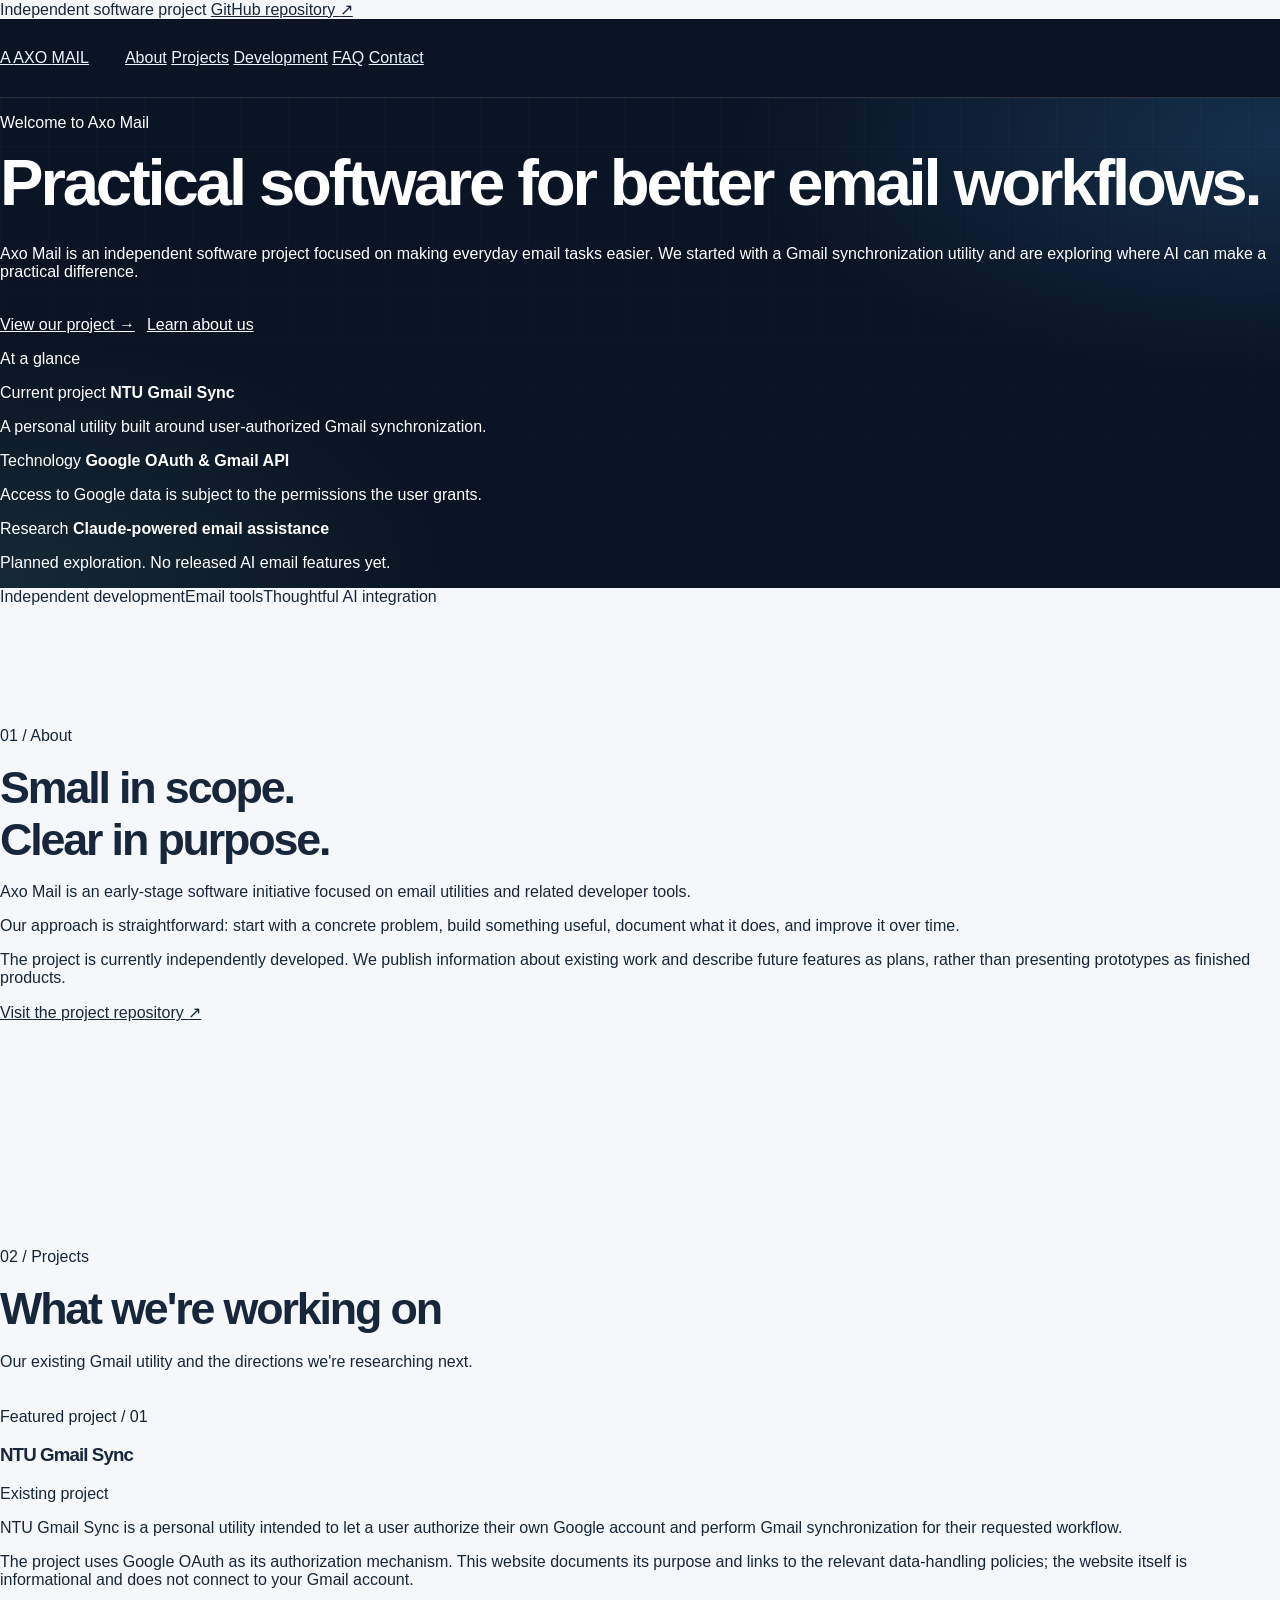
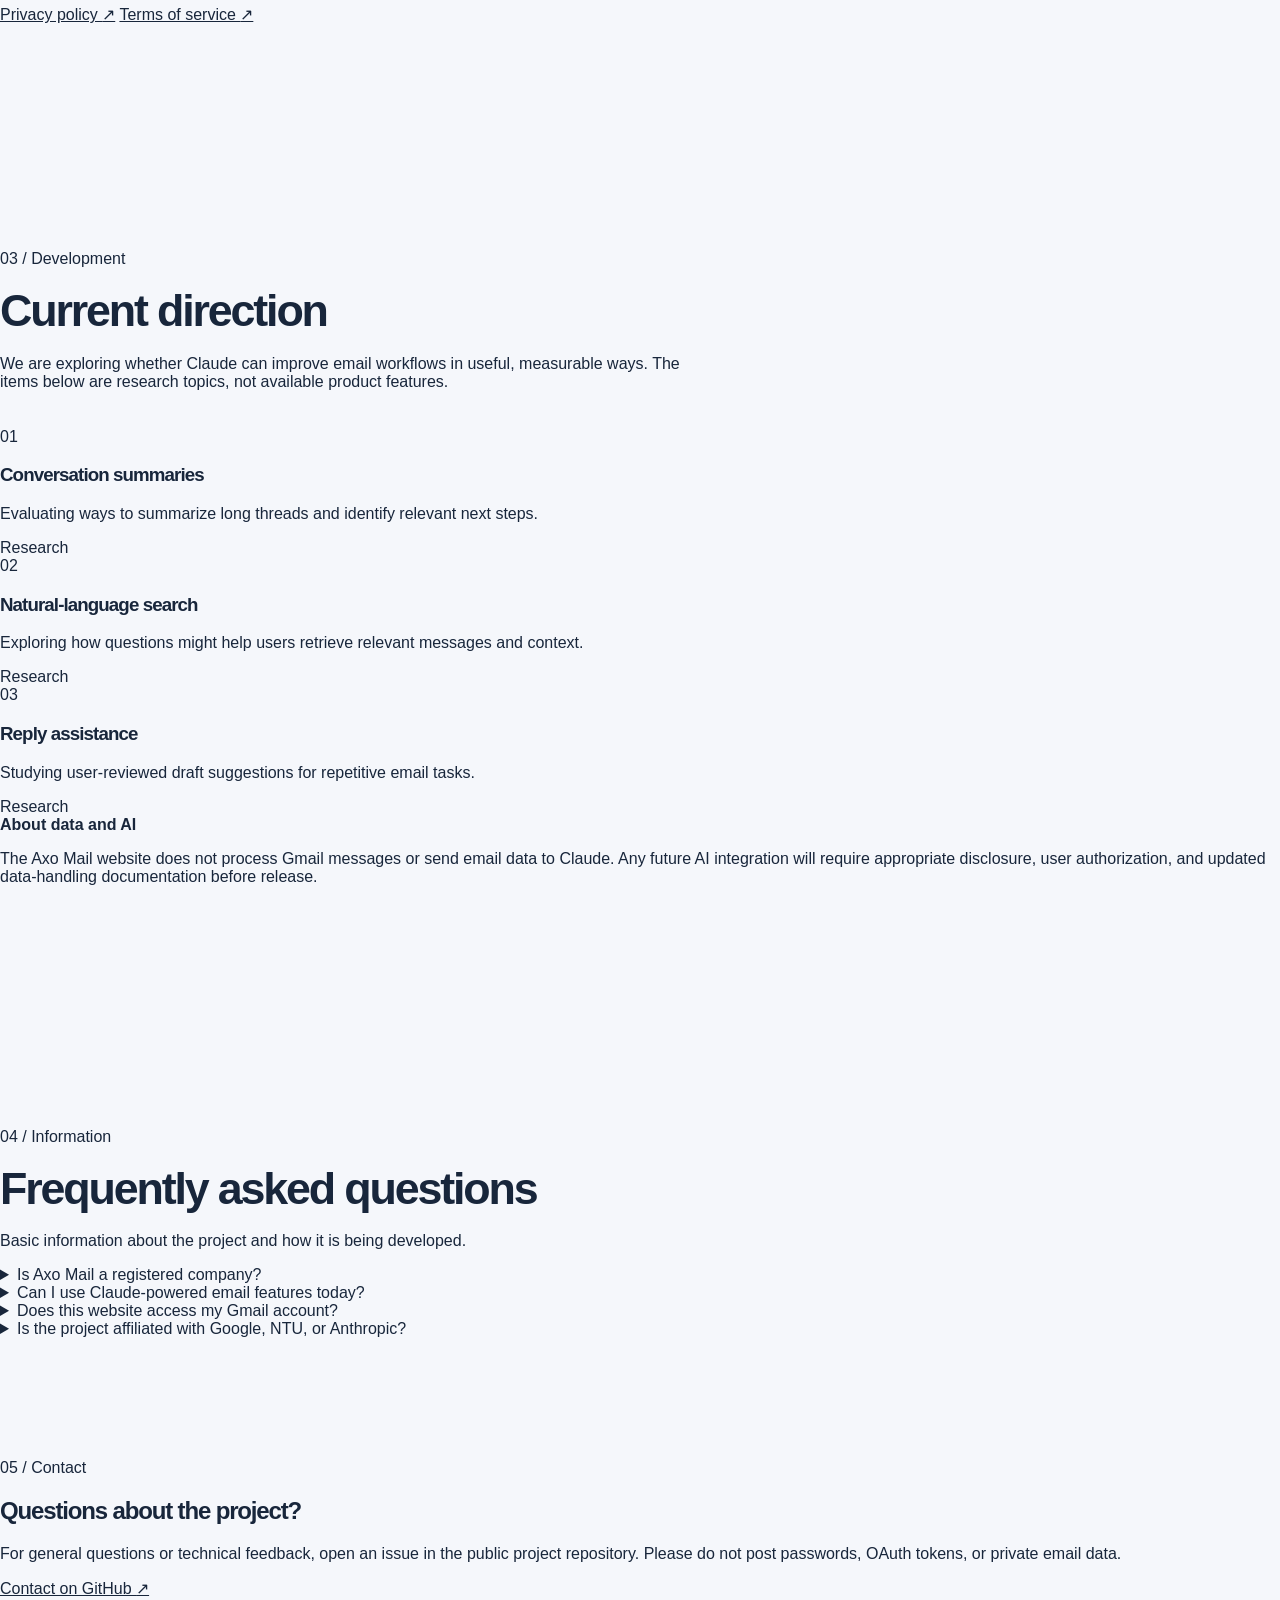
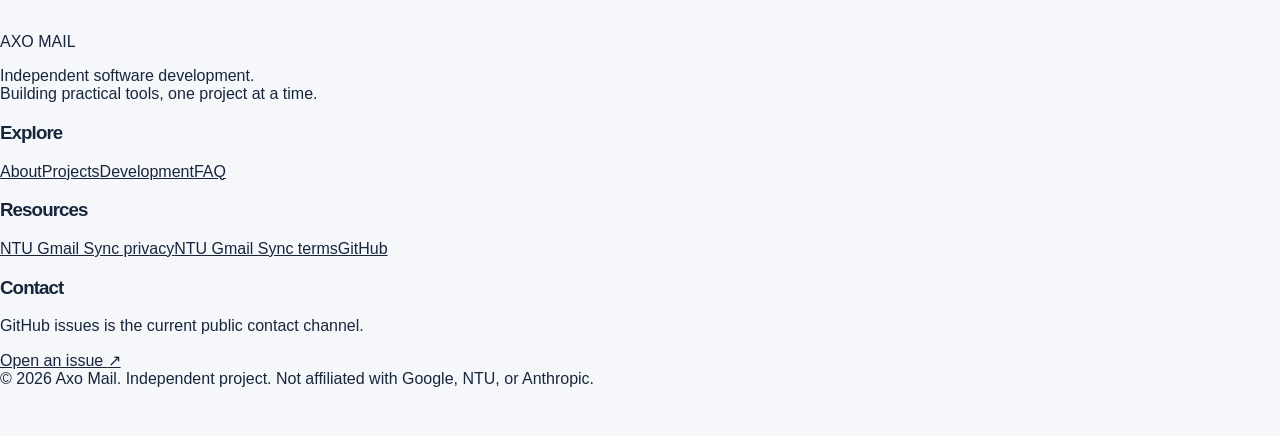
==== commit c2090295: "Replace SaaS concept mockup with grounded studio-style homepage" ====
--- a/index.html
+++ b/index.html
@@ -3,189 +3,228 @@
 <head>
   <meta charset="utf-8">
   <meta name="viewport" content="width=device-width, initial-scale=1">
-  <meta name="theme-color" content="#0a1424">
-  <meta name="description" content="Axo Mail is an independent, early-stage software project exploring thoughtful email productivity. Learn about NTU Gmail Sync and our plans for Claude-assisted email workflows.">
+  <meta name="theme-color" content="#142d41">
+  <meta name="description" content="Axo Mail is an independent software project focused on practical email tools. Learn about NTU Gmail Sync, our work with Google OAuth, and future Claude research.">
   <meta property="og:type" content="website">
-  <meta property="og:title" content="Axo Mail — Thoughtful tools for a clearer inbox">
-  <meta property="og:description" content="From user-authorized Gmail synchronization to future Claude-assisted workflows. An independent software project in active development.">
+  <meta property="og:title" content="Axo Mail | Independent software project">
+  <meta property="og:description" content="Building practical email utilities, starting with NTU Gmail Sync. See current work, development plans, and project information.">
   <meta property="og:url" content="https://598787.xyz/">
   <meta name="twitter:card" content="summary">
   <link rel="canonical" href="https://598787.xyz/">
   <link rel="icon" href="/favicon.svg" type="image/svg+xml">
   <link rel="stylesheet" href="/site.css">
-  <title>Axo Mail — Thoughtful tools for a clearer inbox</title>
+  <title>Axo Mail — Independent software project</title>
 </head>
 <body>
-<a class="skip-link" href="#main">Skip to content</a>
-<header class="site-header">
-  <div class="wrap header-inner">
-    <a class="brand" href="/" aria-label="Axo Mail home">
-      <span class="brand-mark" aria-hidden="true">A</span>
-      <span>Axo Mail</span>
-    </a>
-    <nav class="primary-nav" aria-label="Main navigation">
-      <a href="#current">Current project</a>
-      <a href="#roadmap">Roadmap</a>
-      <a href="#about">About</a>
-    </nav>
-    <a class="nav-button" href="https://github.com/Axoled-Student/598787.xyz" target="_blank" rel="noopener noreferrer">View on GitHub ↗</a>
+  <a class="skip-link" href="#content">Skip to content</a>
+
+  <div class="utility-bar">
+    <div class="container utility-inner">
+      <span>Independent software project</span>
+      <a href="https://github.com/Axoled-Student/598787.xyz" target="_blank" rel="noopener noreferrer">GitHub repository <span aria-hidden="true">↗</span></a>
+    </div>
   </div>
-</header>
-<main id="main">
-  <section class="hero" aria-labelledby="hero-heading">
-    <div class="wrap hero-grid">
-      <div class="hero-copy">
-        <p class="eyebrow"><span class="eyebrow-dot" aria-hidden="true"></span> Independent software project · Early stage</p>
-        <h1 id="hero-heading">Your inbox has a lot to say.<br><span class="gradient-text">Find what matters.</span></h1>
-        <p class="hero-lede">Axo Mail explores simpler email workflows—starting with user-authorized Gmail synchronization and working toward helpful, carefully designed AI-assisted tools.</p>
-        <div class="hero-actions">
-          <a class="button button-primary" href="#current">Explore our work <span aria-hidden="true">↗</span></a>
-          <a class="button button-ghost" href="#roadmap">See what is planned <span aria-hidden="true">→</span></a>
-        </div>
-        <p class="hero-note">We are an independent project, not a registered company claim or an officially affiliated Google, NTU, or Anthropic product.</p>
-      </div>
-      <div class="preview" aria-label="Illustrative design concept for a future email workflow, not a live application">
-        <div class="preview-caption"><span>Axo Mail / Product exploration</span><span>Concept only</span></div>
-        <div class="preview-surface">
-          <div class="preview-head">
-            <div><span class="preview-title">Inbox overview</span><span class="preview-subtitle">Illustrative interface, not live data</span></div>
-            <span class="preview-count">Ideas in progress</span>
-          </div>
-          <div class="message">
-            <div class="message-avatar" aria-hidden="true">PR</div>
-            <div class="message-body">
-              <div class="message-row"><strong>Project updates</strong><time>09:24</time></div>
-              <p>Surface important changes without sorting through every message.</p>
-            </div>
-          </div>
-          <div class="message">
-            <div class="message-avatar green" aria-hidden="true">NT</div>
-            <div class="message-body">
-              <div class="message-row"><strong>Notes &amp; next steps</strong><time>Yesterday</time></div>
-              <p>Turn lengthy threads into understandable action items.</p>
-            </div>
-          </div>
-          <div class="message">
-            <div class="message-avatar gold" aria-hidden="true">IN</div>
-            <div class="message-body">
-              <div class="message-row"><strong>Inbox research</strong><time>Mon</time></div>
-              <p>Find the context behind a conversation more naturally.</p>
-            </div>
-          </div>
-          <div class="concept-insight">
-            <span class="insight-label">Planned exploration · Claude</span>
-            <p>What if your inbox highlighted useful context instead of adding more noise?</p>
-          </div>
-        </div>
-        <p class="preview-footnote">This visual is a concept mockup. The AI features shown are not released.</p>
-      </div>
-    </div>
-  </section>
-
-  <div class="value-strip" aria-label="Project values">
-    <div class="wrap value-grid">
-      <div class="value"><span class="value-icon" aria-hidden="true">01</span><div><strong>Start with consent</strong><p>Google access is requested through OAuth.</p></div></div>
-      <div class="value"><span class="value-icon" aria-hidden="true">02</span><div><strong>Build transparently</strong><p>Separate current work from future ideas.</p></div></div>
-      <div class="value"><span class="value-icon" aria-hidden="true">03</span><div><strong>Keep it useful</strong><p>Make everyday email tasks less cumbersome.</p></div></div>
-    </div>
-  </div>
-
-  <section class="section" id="current" aria-labelledby="current-heading">
-    <div class="wrap">
-      <div class="section-heading">
-        <p class="kicker">Our foundation</p>
-        <h2 id="current-heading">A real starting point, with room to grow.</h2>
-        <p class="section-intro">We are building on experience with a focused Gmail synchronization utility—not presenting a concept as a finished AI product.</p>
-      </div>
-      <div class="current-grid">
-        <article class="feature-panel primary">
-          <span class="status-chip">Existing project</span>
-          <h3>NTU Gmail Sync</h3>
-          <p>An independently developed personal utility intended to connect a user's own Google account and synchronize Gmail data for a user-requested workflow.</p>
-          <ul class="feature-list">
-            <li>Google OAuth-based account authorization</li>
-            <li>Gmail synchronization within the permissions granted by the user</li>
-            <li>Published information, privacy policy, and terms</li>
-          </ul>
-          <a class="text-link" href="/privacy.html">Read the project's privacy policy ↗</a>
+
+  <header class="site-header">
+    <div class="container header-inner">
+      <a class="logo" href="/" aria-label="Axo Mail homepage">
+        <span class="logo-symbol" aria-hidden="true">A</span>
+        <span class="logo-name">AXO <span>MAIL</span></span>
+      </a>
+      <nav class="main-nav" aria-label="Main navigation">
+        <a href="#about">About</a>
+        <a href="#projects">Projects</a>
+        <a href="#development">Development</a>
+        <a href="#faq">FAQ</a>
+        <a href="#contact">Contact</a>
+      </nav>
+    </div>
+  </header>
+
+  <main id="content">
+    <section class="hero" aria-labelledby="hero-title">
+      <div class="container hero-layout">
+        <div class="hero-copy">
+          <p class="overline overline-light">Welcome to Axo Mail</p>
+          <h1 id="hero-title">Practical software for <span>better email workflows.</span></h1>
+          <p class="hero-description">Axo Mail is an independent software project focused on making everyday email tasks easier. We started with a Gmail synchronization utility and are exploring where AI can make a practical difference.</p>
+          <div class="hero-actions">
+            <a class="action action-primary" href="#projects">View our project <span aria-hidden="true">→</span></a>
+            <a class="action action-outline" href="#about">Learn about us</a>
+          </div>
+        </div>
+        <aside class="hero-aside" aria-label="Project overview">
+          <p class="aside-title">At a glance</p>
+          <div class="aside-item">
+            <span>Current project</span>
+            <strong>NTU Gmail Sync</strong>
+            <p>A personal utility built around user-authorized Gmail synchronization.</p>
+          </div>
+          <div class="aside-item">
+            <span>Technology</span>
+            <strong>Google OAuth &amp; Gmail API</strong>
+            <p>Access to Google data is subject to the permissions the user grants.</p>
+          </div>
+          <div class="aside-item">
+            <span>Research</span>
+            <strong>Claude-powered email assistance</strong>
+            <p>Planned exploration. No released AI email features yet.</p>
+          </div>
+        </aside>
+      </div>
+    </section>
+
+    <div class="section-trail" aria-hidden="true">
+      <div class="container trail-inner"><span>Independent development</span><span class="trail-separator"></span><span>Email tools</span><span class="trail-separator"></span><span>Thoughtful AI integration</span></div>
+    </div>
+
+    <section class="section about-section" id="about" aria-labelledby="about-title">
+      <div class="container split-layout">
+        <div class="section-lead">
+          <p class="overline">01 / About</p>
+          <h2 id="about-title">Small in scope.<br>Clear in purpose.</h2>
+        </div>
+        <div class="section-copy">
+          <p class="lead">Axo Mail is an early-stage software initiative focused on email utilities and related developer tools.</p>
+          <p>Our approach is straightforward: start with a concrete problem, build something useful, document what it does, and improve it over time.</p>
+          <p>The project is currently independently developed. We publish information about existing work and describe future features as plans, rather than presenting prototypes as finished products.</p>
+          <a class="inline-link" href="https://github.com/Axoled-Student/598787.xyz" target="_blank" rel="noopener noreferrer">Visit the project repository <span aria-hidden="true">↗</span></a>
+        </div>
+      </div>
+    </section>
+
+    <section class="section projects-section" id="projects" aria-labelledby="projects-title">
+      <div class="container">
+        <div class="section-heading">
+          <p class="overline">02 / Projects</p>
+          <h2 id="projects-title">What we're working on</h2>
+          <p>Our existing Gmail utility and the directions we're researching next.</p>
+        </div>
+
+        <article class="project-feature">
+          <div class="project-ident">
+            <span class="project-index">Featured project / 01</span>
+            <h3>NTU Gmail Sync</h3>
+            <span class="project-status">Existing project</span>
+          </div>
+          <div class="project-description">
+            <p>NTU Gmail Sync is a personal utility intended to let a user authorize their own Google account and perform Gmail synchronization for their requested workflow.</p>
+            <p>The project uses Google OAuth as its authorization mechanism. This website documents its purpose and links to the relevant data-handling policies; the website itself is informational and does not connect to your Gmail account.</p>
+            <div class="project-links">
+              <a class="inline-link" href="/privacy.html">Privacy policy <span aria-hidden="true">↗</span></a>
+              <a class="inline-link" href="/terms.html">Terms of service <span aria-hidden="true">↗</span></a>
+            </div>
+          </div>
         </article>
-        <article class="feature-panel small-stack" aria-label="Project development approach">
-          <div class="small-item"><span class="step-number">1</span><div><h4>Connect by authorization</h4><p>The user chooses whether to grant Google account access through the OAuth consent process.</p></div></div>
-          <div class="small-item"><span class="step-number">2</span><div><h4>Serve the requested workflow</h4><p>Focus on the Gmail synchronization operation the user requests, rather than collecting unrelated information.</p></div></div>
-          <div class="small-item"><span class="step-number">3</span><div><h4>Explore what's next</h4><p>Research ways Claude could help people understand email—before releasing or claiming these capabilities.</p></div></div>
-        </article>
-      </div>
-    </div>
-  </section>
-
-  <section class="section roadmap-section" id="roadmap" aria-labelledby="roadmap-heading">
-    <div class="wrap">
-      <div class="section-heading">
-        <p class="kicker">Product direction</p>
-        <h2 id="roadmap-heading">Exploring a more helpful inbox with Claude.</h2>
-        <p class="section-intro">Our next step is to prototype useful AI workflows and evaluate privacy, accuracy, and cost. These are planned features, not live capabilities.</p>
-      </div>
-      <div class="roadmap-grid">
-        <article class="roadmap-card">
-          <span class="roadmap-ico" aria-hidden="true">≋</span>
-          <h3>Clear conversation summaries</h3>
-          <p>Explore concise overviews of long email threads, with useful details and important next steps.</p>
-          <span class="status-chip planned">Exploring</span>
-        </article>
-        <article class="roadmap-card">
-          <span class="roadmap-ico" aria-hidden="true">⌕</span>
-          <h3>Natural-language discovery</h3>
-          <p>Prototype ways to find relevant messages through questions rather than complex search syntax.</p>
-          <span class="status-chip planned">Exploring</span>
-        </article>
-        <article class="roadmap-card">
-          <span class="roadmap-ico" aria-hidden="true">✎</span>
-          <h3>Context-aware drafting</h3>
-          <p>Investigate suggestions for email replies while keeping the user in control of what gets sent.</p>
-          <span class="status-chip planned">Exploring</span>
-        </article>
-      </div>
-      <p class="roadmap-note"><strong>Data transparency:</strong> The public website does not connect to Gmail or send email contents to Claude. Before any AI email-processing feature is launched, we will document the actual data flows and update the relevant policies.</p>
-    </div>
-  </section>
-
-  <section class="section" id="about" aria-labelledby="about-heading">
-    <div class="wrap about-grid">
-      <div class="section-heading">
-        <p class="kicker">About Axo Mail</p>
-        <h2 id="about-heading">Small project. Deliberate direction.</h2>
-        <p class="section-intro">Axo Mail is the name for an independent, early-stage email tooling initiative. We're interested in practical software that respects user choice and makes information easier to use.</p>
-      </div>
-      <div class="principles">
-        <div class="principle"><span class="principle-mark" aria-hidden="true">↗</span><div><h3>Start with a specific problem</h3><p>Improve how people synchronize, find, and make sense of their own email.</p></div></div>
-        <div class="principle"><span class="principle-mark" aria-hidden="true">◎</span><div><h3>Distinguish plans from products</h3><p>We describe existing tools and future Claude explorations separately, including their development status.</p></div></div>
-        <div class="principle"><span class="principle-mark" aria-hidden="true">◇</span><div><h3>Put informed consent first</h3><p>Users should understand what data a feature needs and why before they authorize access.</p></div></div>
-      </div>
-    </div>
-  </section>
-
-  <section class="section" id="contact" aria-labelledby="contact-heading">
-    <div class="wrap">
-      <div class="contact-panel">
+      </div>
+    </section>
+
+    <section class="section development-section" id="development" aria-labelledby="development-title">
+      <div class="container">
+        <div class="section-heading">
+          <p class="overline">03 / Development</p>
+          <h2 id="development-title">Current direction</h2>
+          <p>We are exploring whether Claude can improve email workflows in useful, measurable ways. The items below are research topics, not available product features.</p>
+        </div>
+
+        <div class="development-list">
+          <div class="development-row">
+            <span class="row-number">01</span>
+            <div>
+              <h3>Conversation summaries</h3>
+              <p>Evaluating ways to summarize long threads and identify relevant next steps.</p>
+            </div>
+            <span class="phase">Research</span>
+          </div>
+          <div class="development-row">
+            <span class="row-number">02</span>
+            <div>
+              <h3>Natural-language search</h3>
+              <p>Exploring how questions might help users retrieve relevant messages and context.</p>
+            </div>
+            <span class="phase">Research</span>
+          </div>
+          <div class="development-row">
+            <span class="row-number">03</span>
+            <div>
+              <h3>Reply assistance</h3>
+              <p>Studying user-reviewed draft suggestions for repetitive email tasks.</p>
+            </div>
+            <span class="phase">Research</span>
+          </div>
+        </div>
+
+        <div class="development-note">
+          <strong>About data and AI</strong>
+          <p>The Axo Mail website does not process Gmail messages or send email data to Claude. Any future AI integration will require appropriate disclosure, user authorization, and updated data-handling documentation before release.</p>
+        </div>
+      </div>
+    </section>
+
+    <section class="section faq-section" id="faq" aria-labelledby="faq-title">
+      <div class="container faq-layout">
+        <div class="section-lead">
+          <p class="overline">04 / Information</p>
+          <h2 id="faq-title">Frequently asked questions</h2>
+          <p>Basic information about the project and how it is being developed.</p>
+        </div>
+        <div class="faq-list">
+          <details>
+            <summary>Is Axo Mail a registered company?<span class="faq-toggle" aria-hidden="true"></span></summary>
+            <div class="faq-answer"><p>Axo Mail is described here as an independently developed software project. This website does not claim legal incorporation, investment, or company registration.</p></div>
+          </details>
+          <details>
+            <summary>Can I use Claude-powered email features today?<span class="faq-toggle" aria-hidden="true"></span></summary>
+            <div class="faq-answer"><p>No. Claude-powered features are an area of development and research. This site does not offer a live AI inbox or a production Claude integration.</p></div>
+          </details>
+          <details>
+            <summary>Does this website access my Gmail account?<span class="faq-toggle" aria-hidden="true"></span></summary>
+            <div class="faq-answer"><p>No. This is a public information website. NTU Gmail Sync is a separate utility; any Gmail authorization must be initiated by the user through Google's OAuth process.</p></div>
+          </details>
+          <details>
+            <summary>Is the project affiliated with Google, NTU, or Anthropic?<span class="faq-toggle" aria-hidden="true"></span></summary>
+            <div class="faq-answer"><p>No. Axo Mail and NTU Gmail Sync are independent projects and are not official services of Google, National Taiwan University, or Anthropic.</p></div>
+          </details>
+        </div>
+      </div>
+    </section>
+
+    <section class="contact-section" id="contact" aria-labelledby="contact-title">
+      <div class="container contact-layout">
         <div>
-          <p class="kicker">Build in the open</p>
-          <h2 id="contact-heading">Interested in the project?</h2>
-          <p>Our website source, documentation, and public project contact channel are available on GitHub. Please avoid posting sensitive account details in public issues.</p>
-        </div>
-        <a class="button button-primary" href="https://github.com/Axoled-Student/598787.xyz/issues" target="_blank" rel="noopener noreferrer">Contact via GitHub <span aria-hidden="true">↗</span></a>
-      </div>
-    </div>
-  </section>
-</main>
-<footer class="site-footer">
-  <div class="wrap footer-inner">
-    <p>© 2026 Axo Mail · Independent software project.<br>NTU Gmail Sync is not affiliated with National Taiwan University, Google, or Anthropic.</p>
-    <nav class="footer-links" aria-label="Footer navigation">
-      <a href="/privacy.html">Privacy Policy</a>
-      <a href="/terms.html">Terms of Service</a>
-      <a href="https://github.com/Axoled-Student/598787.xyz" target="_blank" rel="noopener noreferrer">GitHub ↗</a>
-    </nav>
-  </div>
-</footer>
+          <p class="overline overline-light">05 / Contact</p>
+          <h2 id="contact-title">Questions about the project?</h2>
+          <p>For general questions or technical feedback, open an issue in the public project repository. Please do not post passwords, OAuth tokens, or private email data.</p>
+        </div>
+        <a class="action action-primary" href="https://github.com/Axoled-Student/598787.xyz/issues" target="_blank" rel="noopener noreferrer">Contact on GitHub <span aria-hidden="true">↗</span></a>
+      </div>
+    </section>
+  </main>
+
+  <footer class="site-footer">
+    <div class="container footer-grid">
+      <div class="footer-brand">
+        <span class="footer-logo">AXO <span>MAIL</span></span>
+        <p>Independent software development.<br>Building practical tools, one project at a time.</p>
+      </div>
+      <div>
+        <h3>Explore</h3>
+        <nav aria-label="Footer site links"><a href="#about">About</a><a href="#projects">Projects</a><a href="#development">Development</a><a href="#faq">FAQ</a></nav>
+      </div>
+      <div>
+        <h3>Resources</h3>
+        <nav aria-label="Footer resource links"><a href="/privacy.html">NTU Gmail Sync privacy</a><a href="/terms.html">NTU Gmail Sync terms</a><a href="https://github.com/Axoled-Student/598787.xyz" target="_blank" rel="noopener noreferrer">GitHub</a></nav>
+      </div>
+      <div>
+        <h3>Contact</h3>
+        <p>GitHub issues is the current public contact channel.</p>
+        <a href="https://github.com/Axoled-Student/598787.xyz/issues" target="_blank" rel="noopener noreferrer">Open an issue <span aria-hidden="true">↗</span></a>
+      </div>
+    </div>
+    <div class="container footer-bottom">
+      <span>© 2026 Axo Mail. Independent project.</span>
+      <span>Not affiliated with Google, NTU, or Anthropic.</span>
+    </div>
+  </footer>
 </body>
 </html>
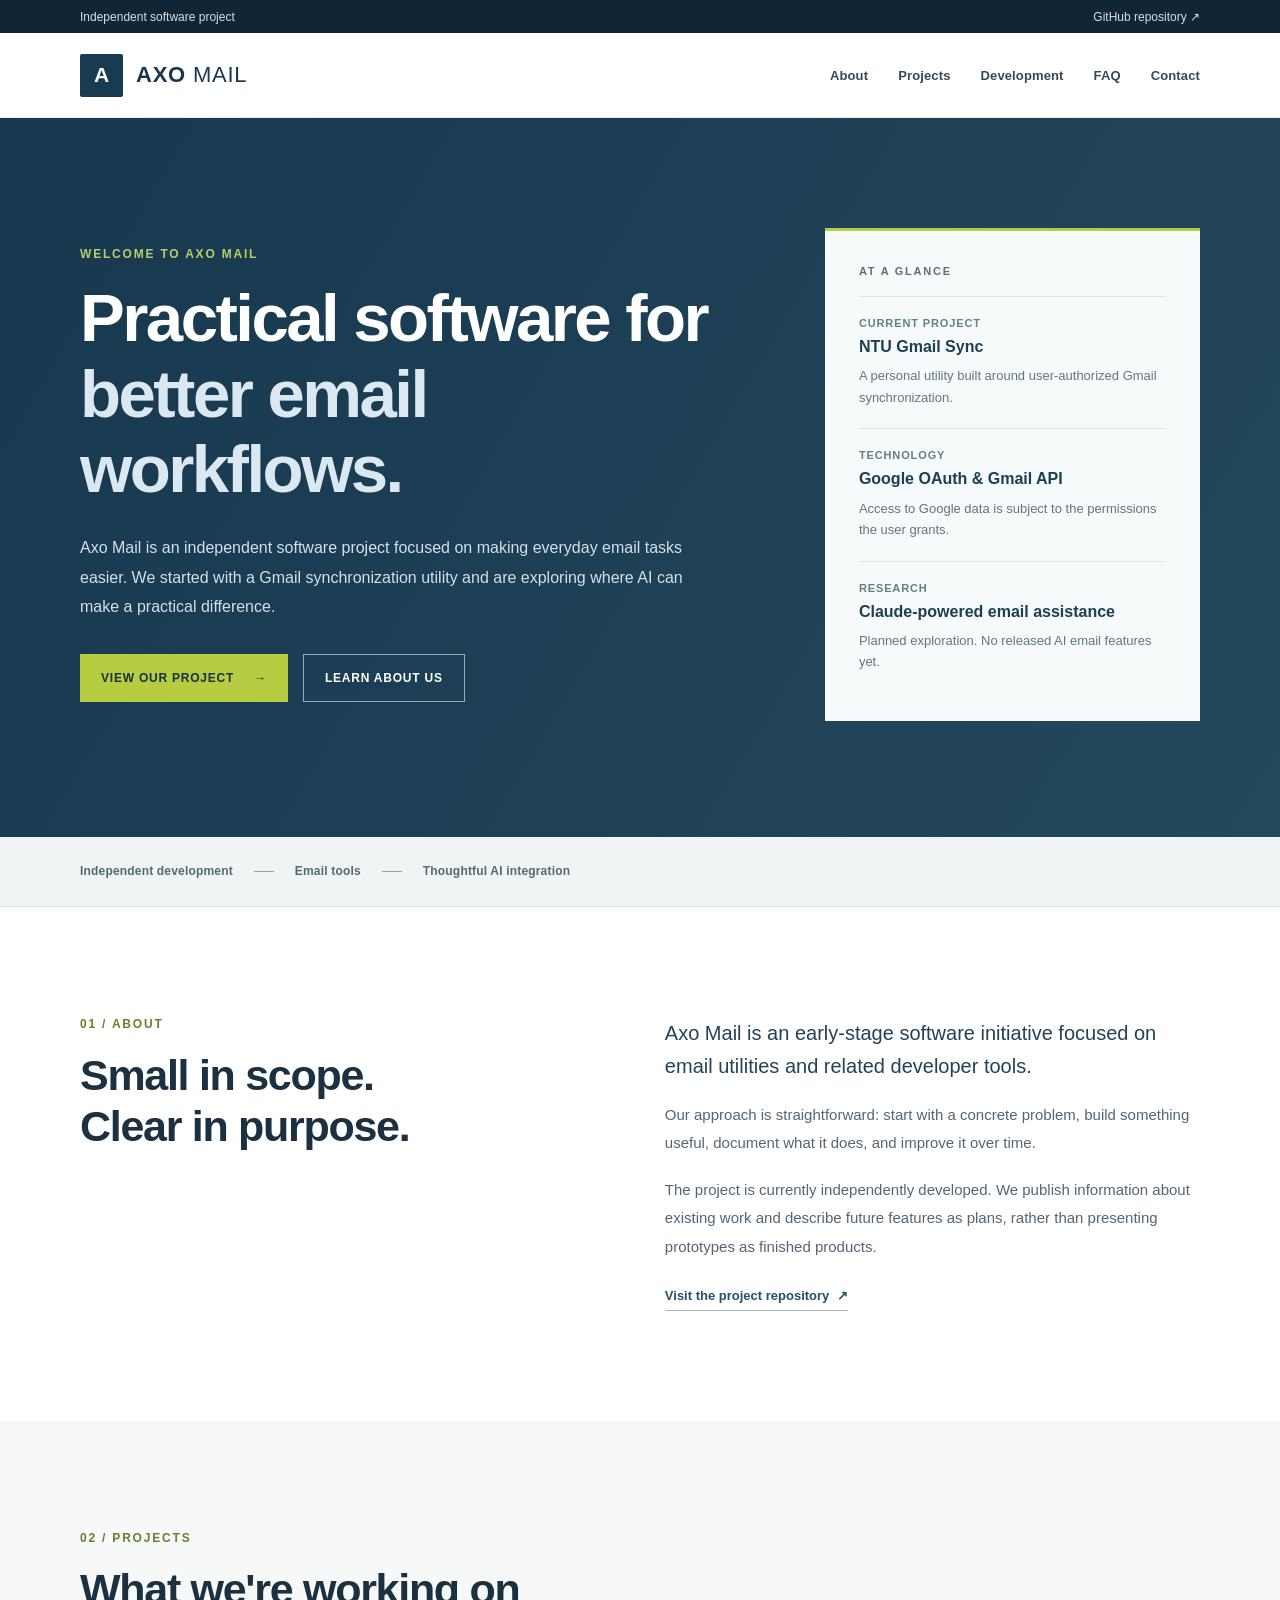
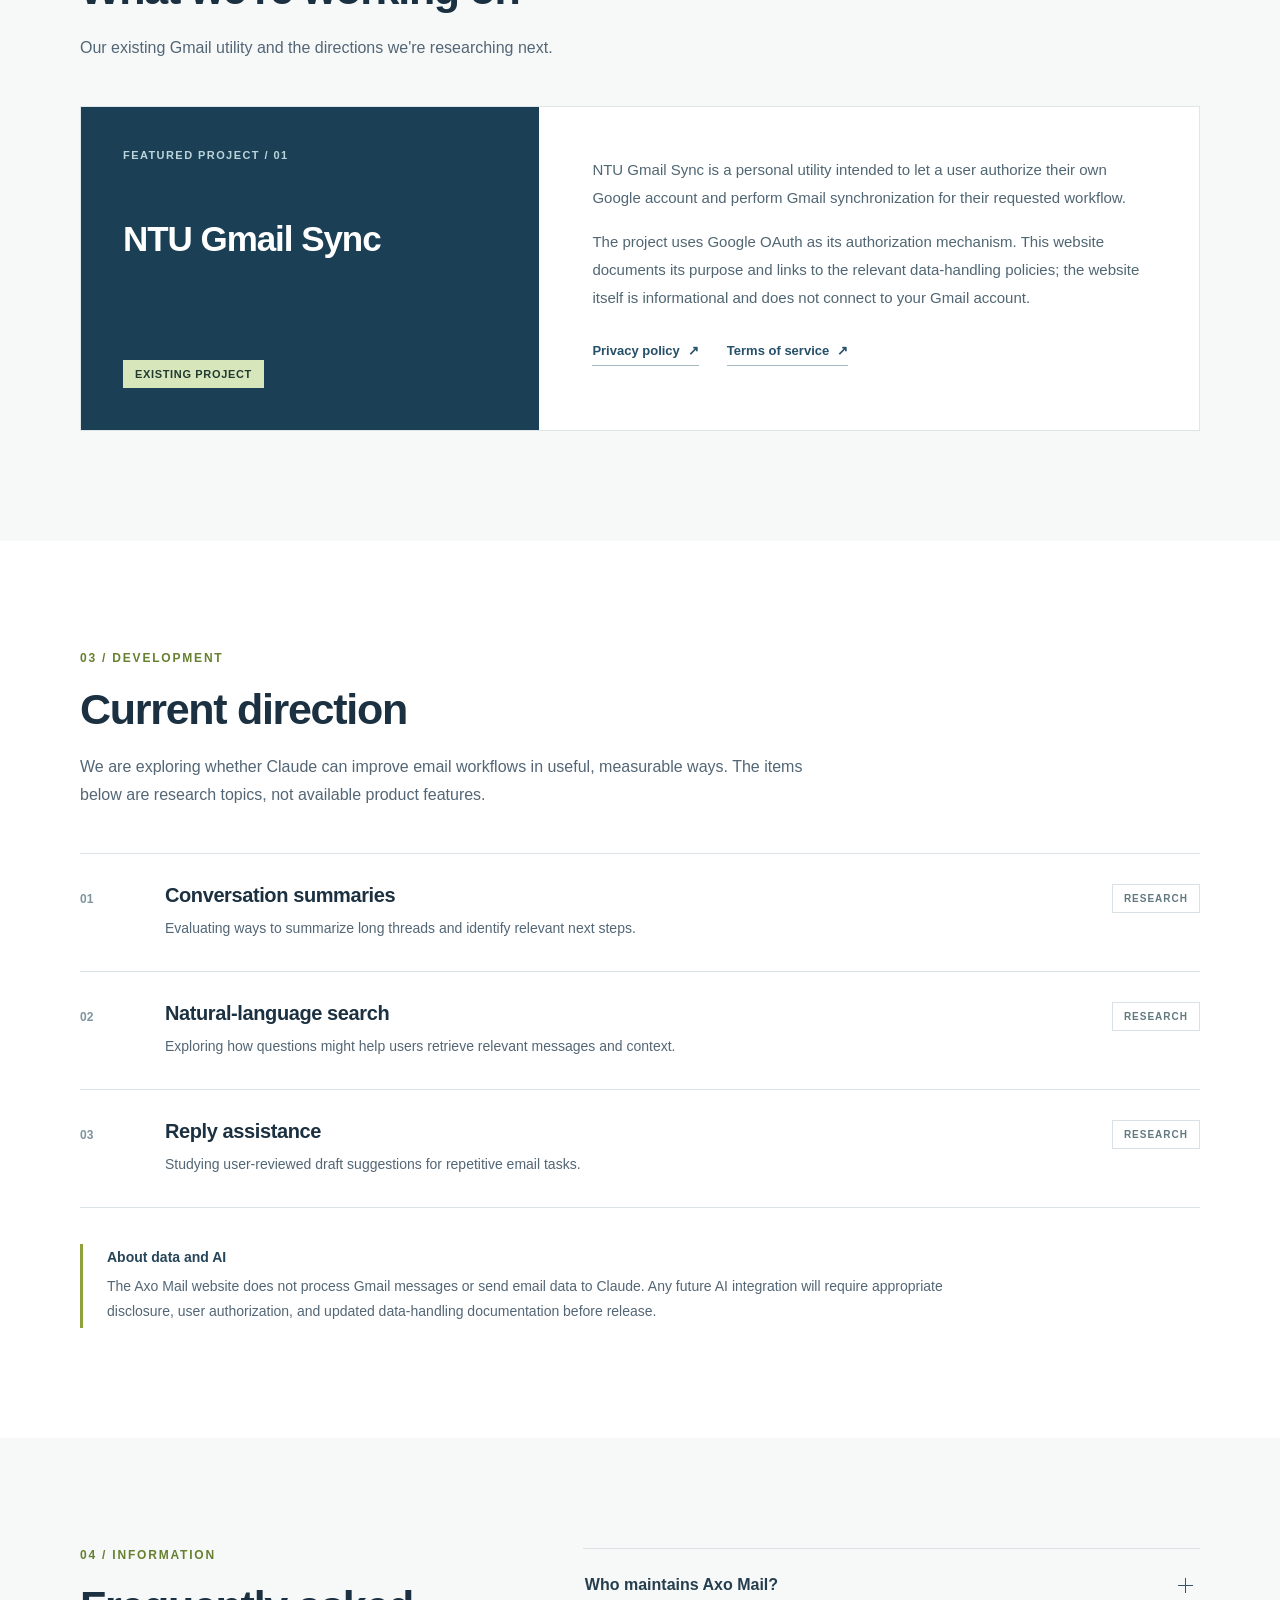
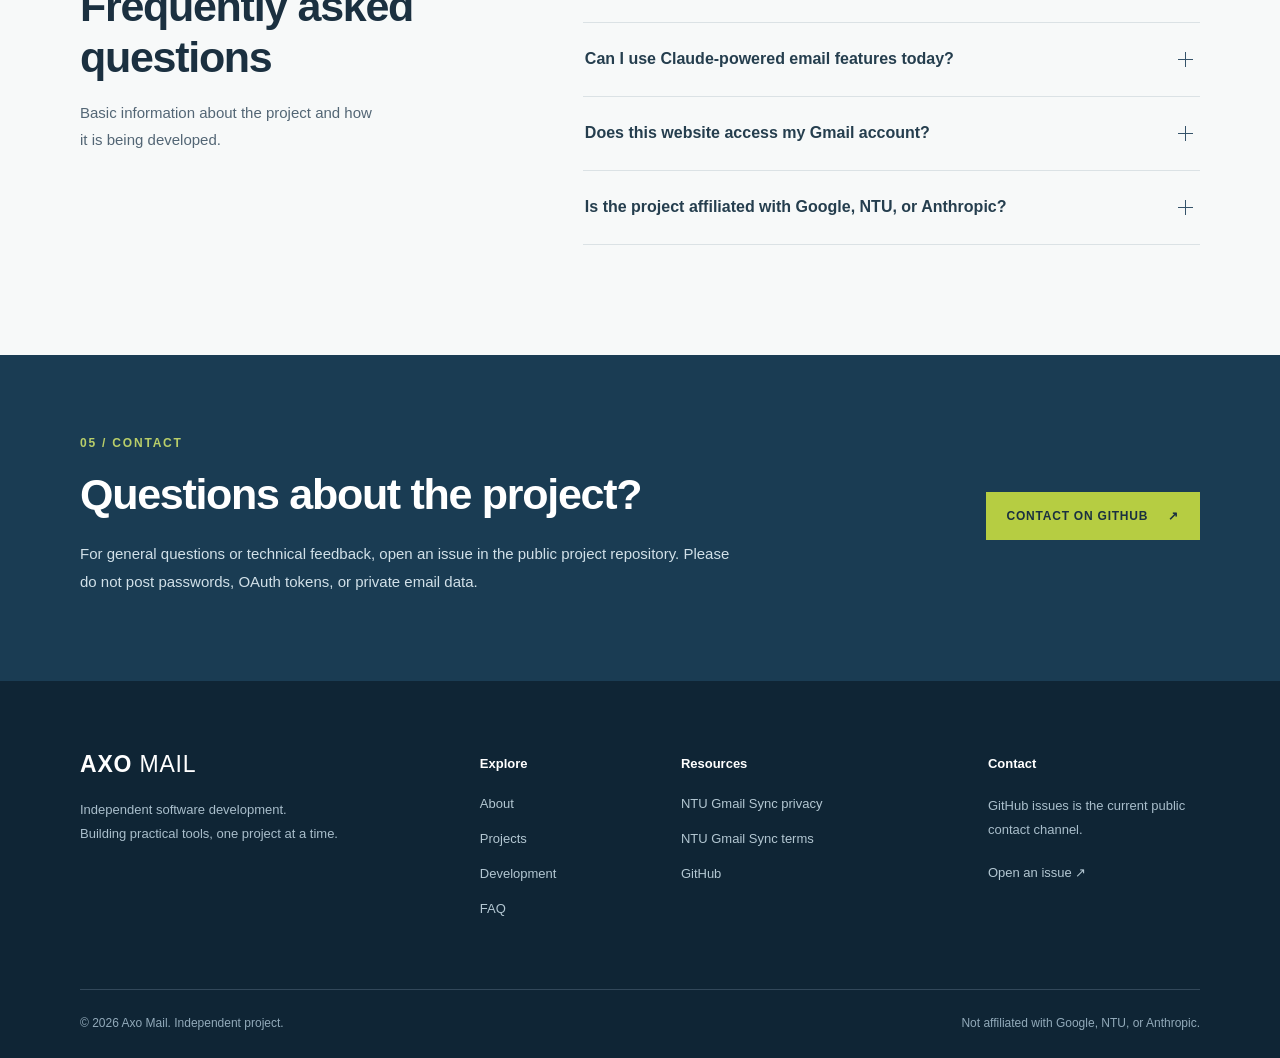
==== commit 9871caff: "Clarify project ownership in FAQ without promotional claims" ====
--- a/index.html
+++ b/index.html
@@ -170,8 +170,8 @@
         </div>
         <div class="faq-list">
           <details>
-            <summary>Is Axo Mail a registered company?<span class="faq-toggle" aria-hidden="true"></span></summary>
-            <div class="faq-answer"><p>Axo Mail is described here as an independently developed software project. This website does not claim legal incorporation, investment, or company registration.</p></div>
+            <summary>Who maintains Axo Mail?<span class="faq-toggle" aria-hidden="true"></span></summary>
+            <div class="faq-answer"><p>Axo Mail is independently developed. Its public website repository and contact channel are available on GitHub. The project is currently in an early development stage.</p></div>
           </details>
           <details>
             <summary>Can I use Claude-powered email features today?<span class="faq-toggle" aria-hidden="true"></span></summary>
--- a/site.css
+++ b/site.css
@@ -1,172 +1,249 @@
+/* Axo Mail — restrained studio-style website */
 :root {
   color-scheme: light;
-  --navy: #101e33;
-  --navy-deep: #0a1424;
-  --ink: #18263b;
-  --muted: #5b6b80;
-  --paper: #f5f7fb;
-  --white: #ffffff;
-  --line: #dfe6ee;
-  --mint: #a9f0d2;
-  --blue: #9bc5ff;
-  --accent: #2869d8;
-  font-family: Inter, ui-sans-serif, -apple-system, BlinkMacSystemFont, "Segoe UI", sans-serif;
+  --ink: #1b3040;
+  --ink-dark: #142b3e;
+  --slate: #536675;
+  --blue: #193b55;
+  --accent: #b6cd42;
+  --accent-hover: #d0e369;
+  --line: #dce3e6;
+  --soft: #f5f7f7;
+  --white: #fff;
+  font-family: "Segoe UI", Arial, "Helvetica Neue", sans-serif;
   -webkit-font-smoothing: antialiased;
+  text-rendering: optimizeLegibility;
 }
 * { box-sizing: border-box; }
-html { scroll-behavior: smooth; }
-body { margin: 0; background: var(--paper); color: var(--ink); }
+html { scroll-behavior: smooth; scroll-padding-top: 85px; }
+body { margin: 0; background: var(--white); color: var(--ink); font-size: 16px; }
 a { color: inherit; }
-button, a { -webkit-tap-highlight-color: transparent; }
-a:focus-visible { outline: 3px solid #4c94ff; outline-offset: 4px; border-radius: 4px; }
-.wrap { width: min(1160px, calc(100% - 48px)); margin-inline: auto; }
-.skip-link { position: absolute; left: 16px; top: -60px; z-index: 100; background: white; padding: 12px 16px; }
-.skip-link:focus { top: 12px; }
-.site-header { position: relative; z-index: 20; background: var(--navy-deep); color: #edf4ff; border-bottom: 1px solid rgba(255,255,255,.13); }
-.header-inner { min-height: 78px; display: flex; align-items: center; gap: 36px; }
-.brand { display: inline-flex; align-items: center; gap: 10px; color: white; text-decoration: none; font-weight: 740; font-size: 1.1rem; letter-spacing: -.035em; white-space: nowrap; }
-.brand-mark { display: grid; place-items: center; height: 37px; width: 37px; border-radius: 12px; background: linear-gradient(135deg, var(--mint), var(--blue)); color: #10243a; box-shadow: 0 8px 32px rgba(151,216,247,.16); font-weight: 900; font-size: 1.25rem; }
-.primary-nav { display: flex; align-items: center; gap: 28px; margin-left: auto; }
-.primary-nav a { font-size: .91rem; font-weight: 550; text-decoration: none; color: #b8c6dc; transition: color .2s; }
-.primary-nav a:hover { color: white; }
-.nav-button { border: 1px solid rgba(255,255,255,.24); padding: 10px 15px; border-radius: 9px; color: white; font-weight: 600; font-size: .88rem; text-decoration: none; white-space: nowrap; }
-.nav-button:hover { background: rgba(255,255,255,.08); }
-.hero { position: relative; overflow: hidden; color: white; background: radial-gradient(ellipse 56% 64% at 100% 8%,rgba(37,92,142,.38),transparent 75%), radial-gradient(ellipse 46% 65% at 0 98%,rgba(51,103,108,.25),transparent 75%),var(--navy-deep); }
-.hero::before { content: ""; position: absolute; inset: 0; background-image: linear-gradient(rgba(255,255,255,.018) 1px,transparent 1px),linear-gradient(90deg,rgba(255,255,255,.018) 1px,transparent 1px); background-size: 48px 48px; mask-image: linear-gradient(to bottom,#000,transparent); pointer-events: none; }
-.hero-grid { position: relative; display: grid; grid-template-columns: 1.04fr .96fr; align-items: center; gap: 56px; padding-block: 104px 112px; }
-.eyebrow { display: inline-flex; align-items: center; gap: 10px; margin: 0 0 25px; padding: 8px 12px; border: 1px solid rgba(255,255,255,.18); border-radius: 99px; color: #d2e1ef; font-size: .77rem; font-weight: 650; letter-spacing: .035em; }
-.eyebrow-dot { width: 7px; height: 7px; border-radius: 50%; background: var(--mint); box-shadow: 0 0 0 4px rgba(169,240,210,.11); }
-h1,h2,h3,p { overflow-wrap: break-word; }
-h1,h2,h3 { letter-spacing: -.048em; }
-h1 { margin: 0 0 26px; font-size: clamp(3.05rem,5.1vw,4.7rem); line-height: 1.08; font-weight: 750; }
-.gradient-text { color: var(--mint); }
-.hero-lede { max-width: 560px; margin: 0; font-size: clamp(1.04rem,1.55vw,1.18rem); line-height: 1.8; color: #b8c8df; }
-.hero-actions { display: flex; gap: 12px; flex-wrap: wrap; margin-top: 35px; }
-.button { display: inline-flex; align-items: center; justify-content: center; min-height: 47px; padding: 12px 19px; gap: 9px; border-radius: 10px; text-decoration: none; font-weight: 680; font-size: .92rem; transition: transform .2s, background .2s; }
-.button:hover { transform: translateY(-2px); }
-.button-primary { background: var(--mint); color: #0a2630; }
-.button-primary:hover { background: #c6ffe9; }
-.button-ghost { color: #f5f9ff; border: 1px solid rgba(255,255,255,.24); }
-.button-ghost:hover { background: rgba(255,255,255,.08); }
-.hero-note { max-width: 500px; margin: 22px 0 0; color: #96a9c1; font-size: .78rem; line-height: 1.65; }
-.preview { position: relative; padding: 20px; border: 1px solid rgba(186,217,244,.23); border-radius: 25px; background: linear-gradient(145deg,rgba(255,255,255,.11),rgba(255,255,255,.035)); box-shadow: 0 30px 70px rgba(0,0,0,.29); backdrop-filter: blur(8px); }
-.preview::after { content: ""; position: absolute; z-index: -1; width: 150px; height: 150px; border-radius: 50%; right: -25px; top: -25px; background: #a9f0d2; opacity: .08; filter: blur(40px); }
-.preview-caption { display: flex; align-items: center; justify-content: space-between; margin: 0 0 14px; color: #acc0da; font-size: .7rem; font-weight: 700; letter-spacing: .09em; text-transform: uppercase; }
-.preview-caption span:last-child { border: 1px solid rgba(255,255,255,.2); border-radius: 99px; padding: 4px 8px; letter-spacing: .015em; }
-.preview-surface { padding: 22px; border-radius: 16px; color: #1c2e43; background: #fdfefe; }
-.preview-head { display: flex; align-items: center; justify-content: space-between; gap: 12px; padding-bottom: 20px; border-bottom: 1px solid #e9eef5; }
-.preview-title { display: block; font-weight: 770; letter-spacing: -.03em; font-size: 1.15rem; }
-.preview-subtitle { color: #738298; font-size: .76rem; margin-top: 4px; display: block; }
-.preview-count { padding: 7px 10px; background: #eaf4f2; color: #397664; font-size: .73rem; font-weight: 700; border-radius: 8px; }
-.message { display: flex; gap: 13px; align-items: flex-start; padding: 17px 0; border-bottom: 1px solid #edf1f6; }
-.message-avatar { display: grid; place-items: center; flex: 0 0 37px; width: 37px; height: 37px; border-radius: 11px; color: #375d7a; background: #eaf0ff; font-size: .75rem; font-weight: 800; }
-.message-avatar.green { background: #e1f7ef; color: #387966; }
-.message-avatar.gold { background: #fff3e1; color: #9b6b24; }
-.message-body { min-width: 0; flex: 1; }
-.message-row { display: flex; gap: 8px; justify-content: space-between; align-items: baseline; }
-.message-row strong { font-size: .85rem; }
-.message-row time { color: #91a0ae; white-space: nowrap; font-size: .7rem; }
-.message-body p { color: #66788b; margin: 6px 0 0; font-size: .77rem; line-height: 1.55; }
-.concept-insight { margin-top: 16px; border-radius: 12px; padding: 16px; background: #10263c; color: white; }
-.concept-insight p { margin: 8px 0 0; font-size: .81rem; line-height: 1.6; color: #c9d7e9; }
-.insight-label { font-size: .65rem; text-transform: uppercase; font-weight: 800; letter-spacing: .09em; color: var(--mint); }
-.preview-footnote { margin: 12px 0 0; font-size: .71rem; line-height: 1.5; color: #b8c7db; text-align: center; }
-.value-strip { background: white; border-bottom: 1px solid var(--line); }
-.value-grid { display: grid; grid-template-columns: repeat(3,minmax(0,1fr)); }
-.value { padding: 28px 22px 28px 0; display: flex; gap: 13px; align-items: center; }
-.value + .value { padding-left: 25px; border-left: 1px solid var(--line); }
-.value-icon { display: grid; flex: 0 0 38px; place-items: center; width: 38px; height: 38px; background: #e7f2fb; border-radius: 12px; color: #1f5a9a; font-size: .84rem; font-weight: 800; }
-.value strong { display: block; font-size: .87rem; }
-.value p { margin: 3px 0 0; font-size: .76rem; line-height: 1.5; color: var(--muted); }
-.section { padding-block: 105px; }
-.section-heading { max-width: 690px; margin-bottom: 37px; }
-.kicker { margin: 0 0 14px; color: #2c70ae; font-weight: 780; font-size: .73rem; letter-spacing: .14em; text-transform: uppercase; }
-.section h2 { font-size: clamp(2.1rem,3.5vw,3.15rem); line-height: 1.17; margin: 0 0 18px; }
-.section-intro { color: var(--muted); font-size: 1.05rem; line-height: 1.8; margin: 0; }
-.current-grid { display: grid; grid-template-columns: 1.1fr .9fr; gap: 25px; align-items: stretch; }
-.feature-panel { padding: 42px; border-radius: 20px; background: white; border: 1px solid var(--line); box-shadow: 0 17px 50px rgba(29,52,83,.045); }
-.feature-panel.primary { background: #eaf2ff; border-color: #d9e6f8; }
-.status-chip { display: inline-flex; width: fit-content; align-items: center; gap: 7px; padding: 7px 11px; font-size: .7rem; font-weight: 780; color: #214d71; background: rgba(50,116,179,.11); border-radius: 99px; letter-spacing: .05em; text-transform: uppercase; }
-.status-chip.planned { background: #f0eafd; color: #6845a5; }
-.feature-panel h3 { margin: 26px 0 15px; font-size: 1.65rem; line-height: 1.2; }
-.feature-panel p { margin: 0; line-height: 1.8; color: #516479; font-size: .97rem; }
-.feature-list { padding: 0; margin: 25px 0 27px; list-style: none; }
-.feature-list li { position: relative; padding-left: 23px; margin: 11px 0; line-height: 1.65; color: #405871; font-size: .9rem; }
-.feature-list li::before { content: "✓"; position: absolute; left: 0; top: 0; color: #166e75; font-weight: bold; }
-.text-link { color: #185eab; text-decoration: none; font-weight: 700; border-bottom: 1px solid currentColor; padding-bottom: 3px; }
-.text-link:hover { color: #103e7f; }
-.small-stack { display: flex; flex-direction: column; justify-content: center; gap: 19px; }
-.small-item { display: flex; gap: 15px; padding-bottom: 20px; border-bottom: 1px solid #e4e9f0; }
-.small-item:last-child { border-bottom: 0; padding-bottom: 0; }
-.step-number { display: grid; place-items: center; width: 34px; height: 34px; flex: 0 0 34px; border-radius: 10px; font-size: .78rem; font-weight: 800; background: #edf3f8; color: #3f6687; }
-.small-item h4 { margin: 0 0 6px; font-size: .95rem; letter-spacing: -.01em; }
-.small-item p { font-size: .83rem; line-height: 1.7; }
-.roadmap-section { background: white; border-block: 1px solid var(--line); }
-.roadmap-grid { display: grid; grid-template-columns: repeat(3,minmax(0,1fr)); gap: 19px; }
-.roadmap-card { display: flex; flex-direction: column; padding: 30px; border: 1px solid var(--line); border-radius: 17px; background: #fbfcff; }
-.roadmap-card .roadmap-ico { display: grid; place-items: center; width: 46px; height: 46px; border-radius: 13px; background: #e9efff; color: #4164aa; font-size: 1.12rem; font-weight: 750; }
-.roadmap-card h3 { font-size: 1.23rem; margin: 23px 0 12px; }
-.roadmap-card p { margin: 0 0 24px; color: var(--muted); line-height: 1.75; font-size: .9rem; }
-.roadmap-card .status-chip { margin-top: auto; }
-.roadmap-note { color: #617386; margin: 22px 0 0; line-height: 1.75; font-size: .83rem; }
-.about-grid { display: grid; grid-template-columns: .95fr 1.05fr; gap: 60px; align-items: start; }
-.about-grid .section-heading { margin-bottom: 0; }
-.principles { display: grid; gap: 16px; }
-.principle { display: flex; gap: 16px; background: white; border: 1px solid var(--line); border-radius: 14px; padding: 20px; }
-.principle-mark { flex: 0 0 27px; color: #267b85; font-size: 1.2rem; font-weight: 800; }
-.principle h3 { margin: 0 0 7px; letter-spacing: -.02em; font-size: 1.03rem; }
-.principle p { margin: 0; line-height: 1.75; color: var(--muted); font-size: .87rem; }
-.contact-panel { color: white; border-radius: 24px; background: radial-gradient(ellipse at top right,rgba(101,154,214,.33),transparent 56%), var(--navy); padding: 56px; display: flex; align-items: center; justify-content: space-between; gap: 30px; }
-.contact-panel .kicker { color: #a9f0d2; }
-.contact-panel h2 { max-width: 500px; margin-bottom: 14px; }
-.contact-panel p:not(.kicker) { max-width: 520px; margin: 0; color: #c0d0e4; line-height: 1.8; font-size: .93rem; }
-.contact-panel .button { flex: 0 0 auto; }
-.site-footer { padding: 35px 0 48px; }
-.footer-inner { display: flex; justify-content: space-between; gap: 24px; align-items: center; }
-.footer-inner p { margin: 0; line-height: 1.65; font-size: .77rem; color: #687b8f; }
-.footer-links { display: flex; gap: 20px; flex-wrap: wrap; align-items: center; }
-.footer-links a { text-decoration: none; font-size: .8rem; font-weight: 650; color: #42586f; }
-.footer-links a:hover { text-decoration: underline; }
-.legal-shell { padding: 75px 0 100px; }
-.legal-card { max-width: 860px; margin: auto; padding: 48px; background: white; border-radius: 18px; border: 1px solid var(--line); }
-.legal-card h1 { color: var(--ink); font-size: clamp(2rem,4vw,3rem); }
-.legal-card h2 { font-size: 1.38rem; margin: 37px 0 14px; }
-.legal-card p,.legal-card li { line-height: 1.82; color: #4c6075; font-size: .95rem; }
-.legal-card a { color: #1d62ae; }
-.legal-card ul { padding-left: 23px; }
-.legal-card .legal-date { color: #718196; margin: 0 0 27px; }
-.legal-card .legal-back { display: inline-block; margin-top: 25px; font-weight: 680; }
-@media (max-width: 980px) {
-  .hero-grid { grid-template-columns: 1fr; padding-block: 72px 85px; gap: 54px; }
-  .hero-copy { max-width: 720px; }
-  .preview { width: min(640px,100%); margin-inline: auto; }
-  .about-grid { gap: 28px; }
-}
-@media (max-width: 700px) {
-  .wrap { width: min(100% - 36px,1160px); }
-  .header-inner { min-height: 72px; gap: 16px; flex-wrap: wrap; padding-block: 12px; }
-  .brand { font-size: 1.02rem; }
-  .brand-mark { height: 34px; width: 34px; }
-  .primary-nav { flex-basis: 100%; order: 3; margin: 0; justify-content: space-between; gap: 10px; padding-block: 2px; }
-  .primary-nav a { font-size: .8rem; }
-  .nav-button { margin-left: auto; font-size: .78rem; padding: 8px 10px; }
-  .hero-grid { padding-block: 70px 80px; gap: 40px; }
-  h1 { font-size: clamp(2.7rem,11vw,3.6rem); }
-  .preview { padding: 13px; }
-  .preview-surface { padding: 16px; }
-  .value-grid,.roadmap-grid,.current-grid,.about-grid { grid-template-columns: 1fr; }
-  .value { padding: 17px 0; }
-  .value + .value { padding-left: 0; border-left: 0; border-top: 1px solid var(--line); }
-  .section { padding-block: 72px; }
-  .feature-panel { padding: 28px; }
-  .roadmap-card { padding: 26px; }
-  .contact-panel { padding: 33px 28px; flex-direction: column; align-items: flex-start; }
-  .footer-inner { flex-direction: column; align-items: flex-start; }
-  .legal-shell { padding: 35px 0 70px; }
-  .legal-card { padding: 28px 23px; }
+a:focus-visible, summary:focus-visible {
+  outline: 3px solid #7f9e16;
+  outline-offset: 4px;
+}
+::selection { background: #d8eaa0; color: #102637; }
+.container { width: min(1120px, calc(100% - 54px)); margin: 0 auto; }
+.skip-link {
+  position: absolute; left: 20px; top: -80px; z-index: 99;
+  background: white; padding: 12px 18px;
+}
+.skip-link:focus { top: 20px; }
+.utility-bar { background: #102637; color: #d6e0e8; font-size: 12px; }
+.utility-inner {
+  display: flex; justify-content: space-between; align-items: center; gap: 15px;
+  min-height: 33px;
+}
+.utility-inner a { text-decoration: none; }
+.utility-inner a:hover { color: #fff; }
+.site-header { background: white; border-bottom: 1px solid #e9edef; position: relative; z-index: 1; }
+.header-inner { display: flex; justify-content: space-between; align-items: center; gap: 30px; min-height: 84px; }
+.logo { display: inline-flex; align-items: center; gap: 13px; text-decoration: none; white-space: nowrap; }
+.logo-symbol {
+  display: grid; place-items: center; width: 43px; height: 43px;
+  background: #183b52; color: white; font-weight: 800;
+  font-size: 21px; border-radius: 2px;
+}
+.logo-name, .footer-logo { font-size: 22px; font-weight: 850; color: #18384f; letter-spacing: .035em; }
+.logo-name span, .footer-logo span { font-weight: 400; }
+.main-nav { display: flex; gap: 30px; flex-wrap: wrap; align-items: center; }
+.main-nav a {
+  font-size: 13px; font-weight: 700; color: #364a56;
+  text-decoration: none; letter-spacing: .01em;
+}
+.main-nav a:hover { color: #879e1e; }
+.hero {
+  background: #1a3c54;
+  color: white;
+  background-image: linear-gradient(120deg, #17384f, #24485c);
+}
+.hero-layout {
+  display: grid;
+  grid-template-columns: minmax(0,1.28fr) minmax(0,.72fr);
+  gap: 78px;
+  align-items: center;
+  padding-block: 110px 116px;
+}
+.overline {
+  margin: 0 0 19px;
+  color: #66802f; font-size: 12px; font-weight: 850;
+  text-transform: uppercase; letter-spacing: .15em;
+}
+.overline-light { color: #b9ce69; }
+.hero h1 {
+  font-size: clamp(43px, 5.25vw, 68px); line-height: 1.13;
+  letter-spacing: -.038em; font-weight: 750;
+  max-width: 780px; margin: 0 0 26px;
+}
+.hero h1 span { color: #dce8f1; }
+.hero-description {
+  max-width: 610px;
+  line-height: 1.83; font-size: 16px; color: #d4e0e9; margin: 0;
+}
+.hero-actions { display: flex; flex-wrap: wrap; align-items: center; gap: 15px; margin-top: 33px; }
+.action {
+  min-height: 48px; padding: 14px 21px; display: inline-flex; align-items: center;
+  justify-content: center; gap: 20px;
+  text-decoration: none; font-size: 12px; text-transform: uppercase;
+  letter-spacing: .065em; font-weight: 800; transition: background .15s,color .15s,border-color .15s;
+}
+.action-primary { background: var(--accent); color: #1a3040; }
+.action-primary:hover { background: var(--accent-hover); }
+.action-outline { border: 1px solid #94a9b7; color: #fff; }
+.action-outline:hover { background: #fff; color: #1a3b51; border-color: #fff; }
+.hero-aside {
+  padding: 34px 34px 28px; border-top: 3px solid #b6cd42;
+  background: #f7fafb; color: var(--ink);
+}
+.aside-title {
+  font-size: 11px; text-transform: uppercase; font-weight: 850;
+  letter-spacing: .16em; margin: 0 0 19px; color: #58727b;
+}
+.aside-item { padding: 20px 0; border-top: 1px solid #dce4e8; }
+.aside-item span {
+  display: block; color: #648084; font-size: 11px; font-weight: 750;
+  letter-spacing: .08em; text-transform: uppercase; margin-bottom: 7px;
+}
+.aside-item strong { font-size: 16px; color: #1b3f54; line-height: 1.4; }
+.aside-item p { color: #627580; font-size: 13px; line-height: 1.65; margin: 7px 0 0; }
+.section-trail { border-bottom: 1px solid var(--line); background: #f1f4f4; }
+.trail-inner { display: flex; flex-wrap: wrap; align-items: center; gap: 21px; min-height: 69px; color: #526a75; font-size: 12px; font-weight: 700; letter-spacing: .015em; }
+.trail-separator { display: block; width: 20px; height: 1px; background: #90a5ad; }
+.section { padding: 110px 0; }
+.split-layout { display: grid; grid-template-columns: 1fr 1.06fr; gap: 80px; }
+h2,h3,p { overflow-wrap: break-word; }
+h2 { font-size: clamp(31px,3.6vw,43px); line-height: 1.2; font-weight: 750; letter-spacing: -.03em; margin: 0; }
+.section-lead h2 { max-width: 500px; }
+.section-copy p {
+  color: var(--slate); line-height: 1.9; margin: 0 0 18px;
+  font-size: 15px;
+}
+.section-copy p.lead { color: #244257; font-size: 20px; font-weight: 520; line-height: 1.65; }
+.inline-link {
+  text-decoration: none; display: inline-flex; align-items: center; gap: 8px;
+  color: #255069; border-bottom: 1px solid #a9b9c1;
+  padding-bottom: 7px; font-size: 13px; font-weight: 800;
+}
+.inline-link:hover { border-bottom-color: #66802f; color: #557024; }
+.section-copy .inline-link { margin-top: 9px; }
+.projects-section, .faq-section { background: #f7f9f9; }
+.section-heading { max-width: 725px; margin: 0 0 44px; }
+.section-heading h2 { margin-bottom: 18px; }
+.section-heading > p:last-child { color: var(--slate); margin: 0; line-height: 1.75; font-size: 16px; }
+.project-feature {
+  background: white; border: 1px solid #e0e6e8;
+  display: grid; grid-template-columns: .82fr 1.18fr; min-height: 325px;
+}
+.project-ident { background: #1b4055; padding: 42px; display: flex; flex-direction: column; align-items: flex-start; color: white; }
+.project-index { color: #bbd4dc; font-size: 11px; font-weight: 770; letter-spacing: .13em; text-transform: uppercase; }
+.project-ident h3 { font-size: clamp(28px,3vw,35px); letter-spacing: -.03em; font-weight: 720; margin: 57px 0 20px; line-height: 1.18; }
+.project-status { margin-top: auto; color: #213b31; background: #d8e6bc; padding: 8px 12px; font-size: 11px; font-weight: 800; text-transform: uppercase; letter-spacing: .06em; }
+.project-description { padding: 49px 53px; }
+.project-description p { color: #506673; line-height: 1.85; font-size: 15px; margin: 0 0 17px; }
+.project-links { display: flex; flex-wrap: wrap; gap: 28px; margin-top: 31px; }
+.development-list { border-top: 1px solid var(--line); }
+.development-row {
+  display: grid; grid-template-columns: 65px minmax(0,1fr) 110px; align-items: start; gap: 20px;
+  padding: 30px 0; border-bottom: 1px solid var(--line);
+}
+.row-number { color: #7f949f; font-size: 12px; font-weight: 800; padding-top: 8px; }
+.development-row h3 { font-size: 20px; letter-spacing: -.02em; margin: 0 0 10px; }
+.development-row p { margin: 0; line-height: 1.7; color: var(--slate); font-size: 14px; }
+.phase { justify-self: end; border: 1px solid #d8e1e5; color: #627980; text-transform: uppercase; letter-spacing: .1em; font-weight: 800; padding: 8px 11px; font-size: 10px; }
+.development-note {
+  border-left: 3px solid #8da13c; margin-top: 36px; padding: 4px 0 4px 24px;
+}
+.development-note strong { color: #264559; font-size: 14px; }
+.development-note p { color: var(--slate); line-height: 1.78; font-size: 14px; margin: 8px 0 0; max-width: 900px; }
+.faq-layout { display: grid; grid-template-columns: .82fr 1.18fr; gap: 74px; }
+.faq-layout .section-lead > p:last-child { font-size: 15px; line-height: 1.8; color: var(--slate); max-width: 300px; }
+.faq-list { border-top: 1px solid #dbe2e5; }
+.faq-list details { border-bottom: 1px solid #dbe2e5; }
+.faq-list summary {
+  display: flex; align-items: center; justify-content: space-between; gap: 20px;
+  list-style: none; cursor: pointer; padding: 24px 2px;
+  font-size: 16px; font-weight: 650; line-height: 1.5; color: #253e4e;
+}
+.faq-list summary::-webkit-details-marker { display: none; }
+.faq-toggle { flex: none; width: 25px; height: 25px; position: relative; }
+.faq-toggle::before,.faq-toggle::after {
+  content: ""; position: absolute; left: 5px; top: 12px; width: 15px; height: 1px; background: #35536a;
+}
+.faq-toggle::after { transform: rotate(90deg); transition: transform .2s; }
+details[open] .faq-toggle::after { transform: rotate(0); }
+.faq-answer { padding: 0 35px 23px 2px; }
+.faq-answer p { font-size: 14px; color: #60727e; line-height: 1.75; margin: 0; }
+.contact-section { background: #1a3c53; color: white; padding: 81px 0 85px; }
+.contact-layout { display: flex; justify-content: space-between; align-items: center; gap: 55px; }
+.contact-layout h2 { max-width: 690px; margin-bottom: 20px; color: #fff; }
+.contact-layout p:not(.overline) { max-width: 665px; line-height: 1.85; margin: 0; color: #d1e0e8; font-size: 15px; }
+.contact-layout .action { white-space: nowrap; flex: none; }
+.site-footer { background: #0f2535; color: #c0d0d9; }
+.footer-grid {
+  padding: 70px 0; display: grid; grid-template-columns: 1.35fr .6fr 1fr .8fr;
+  gap: 42px; align-items: start;
+}
+.footer-logo { color: white; font-size: 23px; }
+.footer-brand p,.footer-grid > div > p { font-size: 13px; line-height: 1.9; max-width: 265px; margin: 20px 0 0; color: #a9becb; }
+.footer-grid h3 { color: #fff; font-size: 13px; margin: 5px 0 23px; }
+.footer-grid nav { display: flex; flex-direction: column; gap: 15px; }
+.footer-grid a { color: #b3c7d2; text-decoration: none; font-size: 13px; line-height: 1.55; }
+.footer-grid a:hover { color: white; text-decoration: underline; }
+.footer-grid > div:last-child a { display: inline-block; margin-top: 20px; }
+.footer-bottom {
+  padding: 24px 0; border-top: 1px solid #32485a;
+  display: flex; justify-content: space-between; gap: 22px; flex-wrap: wrap;
+  font-size: 12px; color: #92aaba; line-height: 1.65;
+}
+/* The original OAuth legal documents retain their own inline presentation. */
+@media (max-width: 960px) {
+  .hero-layout { grid-template-columns: minmax(0,1fr) minmax(0,.7fr); gap: 35px; padding-block: 80px; }
+  .hero h1 { font-size: clamp(37px,4.7vw,52px); }
+  .hero-aside { padding: 25px; }
+  .split-layout { gap: 45px; }
+  .faq-layout { gap: 40px; }
+  .footer-grid { grid-template-columns: 1.2fr 1fr 1fr; }
+  .footer-brand { grid-column: 1 / -1; }
+}
+@media (max-width: 720px) {
+  .container { width: min(100% - 36px,1120px); }
+  .utility-inner { min-height: 32px; }
+  .header-inner { min-height: 76px; align-items: center; flex-wrap: wrap; gap: 15px; padding-block: 15px; }
+  .logo { width: 100%; }
+  .main-nav { gap: 17px; padding-bottom: 5px; }
+  .main-nav a { font-size: 12px; }
+  .hero-layout { grid-template-columns: 1fr; gap: 50px; padding-block: 67px 72px; }
+  .hero h1 { font-size: clamp(38px,9vw,52px); }
+  .hero-description { font-size: 15px; }
+  .hero-aside { width: 100%; }
+  .section { padding-block: 73px; }
+  .split-layout,.faq-layout { grid-template-columns: 1fr; gap: 34px; }
+  .trail-inner { padding-block: 16px; gap: 13px; }
+  .trail-separator { width: 13px; }
+  .project-feature { grid-template-columns: 1fr; }
+  .project-ident { padding: 32px; min-height: 220px; }
+  .project-ident h3 { margin: 40px 0 20px; }
+  .project-description { padding: 32px; }
+  .development-row { grid-template-columns: 32px minmax(0,1fr); gap: 14px; }
+  .phase { grid-column: 2; justify-self: start; }
+  .faq-layout .section-lead > p:last-child { max-width: 100%; }
+  .contact-layout { flex-direction: column; align-items: flex-start; gap: 28px; }
+  .contact-section { padding-block: 73px; }
+  .footer-grid { grid-template-columns: 1fr 1fr; gap: 40px 24px; padding-block: 55px; }
+  .footer-brand { grid-column: 1 / -1; }
+  .footer-bottom { flex-direction: column; gap: 4px; }
+}
+@media (max-width: 420px) {
+  .main-nav { gap: 12px 16px; }
+  .main-nav a { font-size: 11px; }
+  .logo-name { font-size: 20px; }
+  .hero h1 { font-size: 37px; }
+  .action { width: 100%; justify-content: space-between; }
+  .footer-grid { grid-template-columns: 1fr; }
+  .footer-brand { grid-column: auto; }
 }
 @media (prefers-reduced-motion: reduce) {
   html { scroll-behavior: auto; }
-  .button,.primary-nav a { transition: none; }
-  .button:hover { transform: none; }
-}
+  .action { transition: none; }
+  .faq-toggle::after { transition: none; }
+}
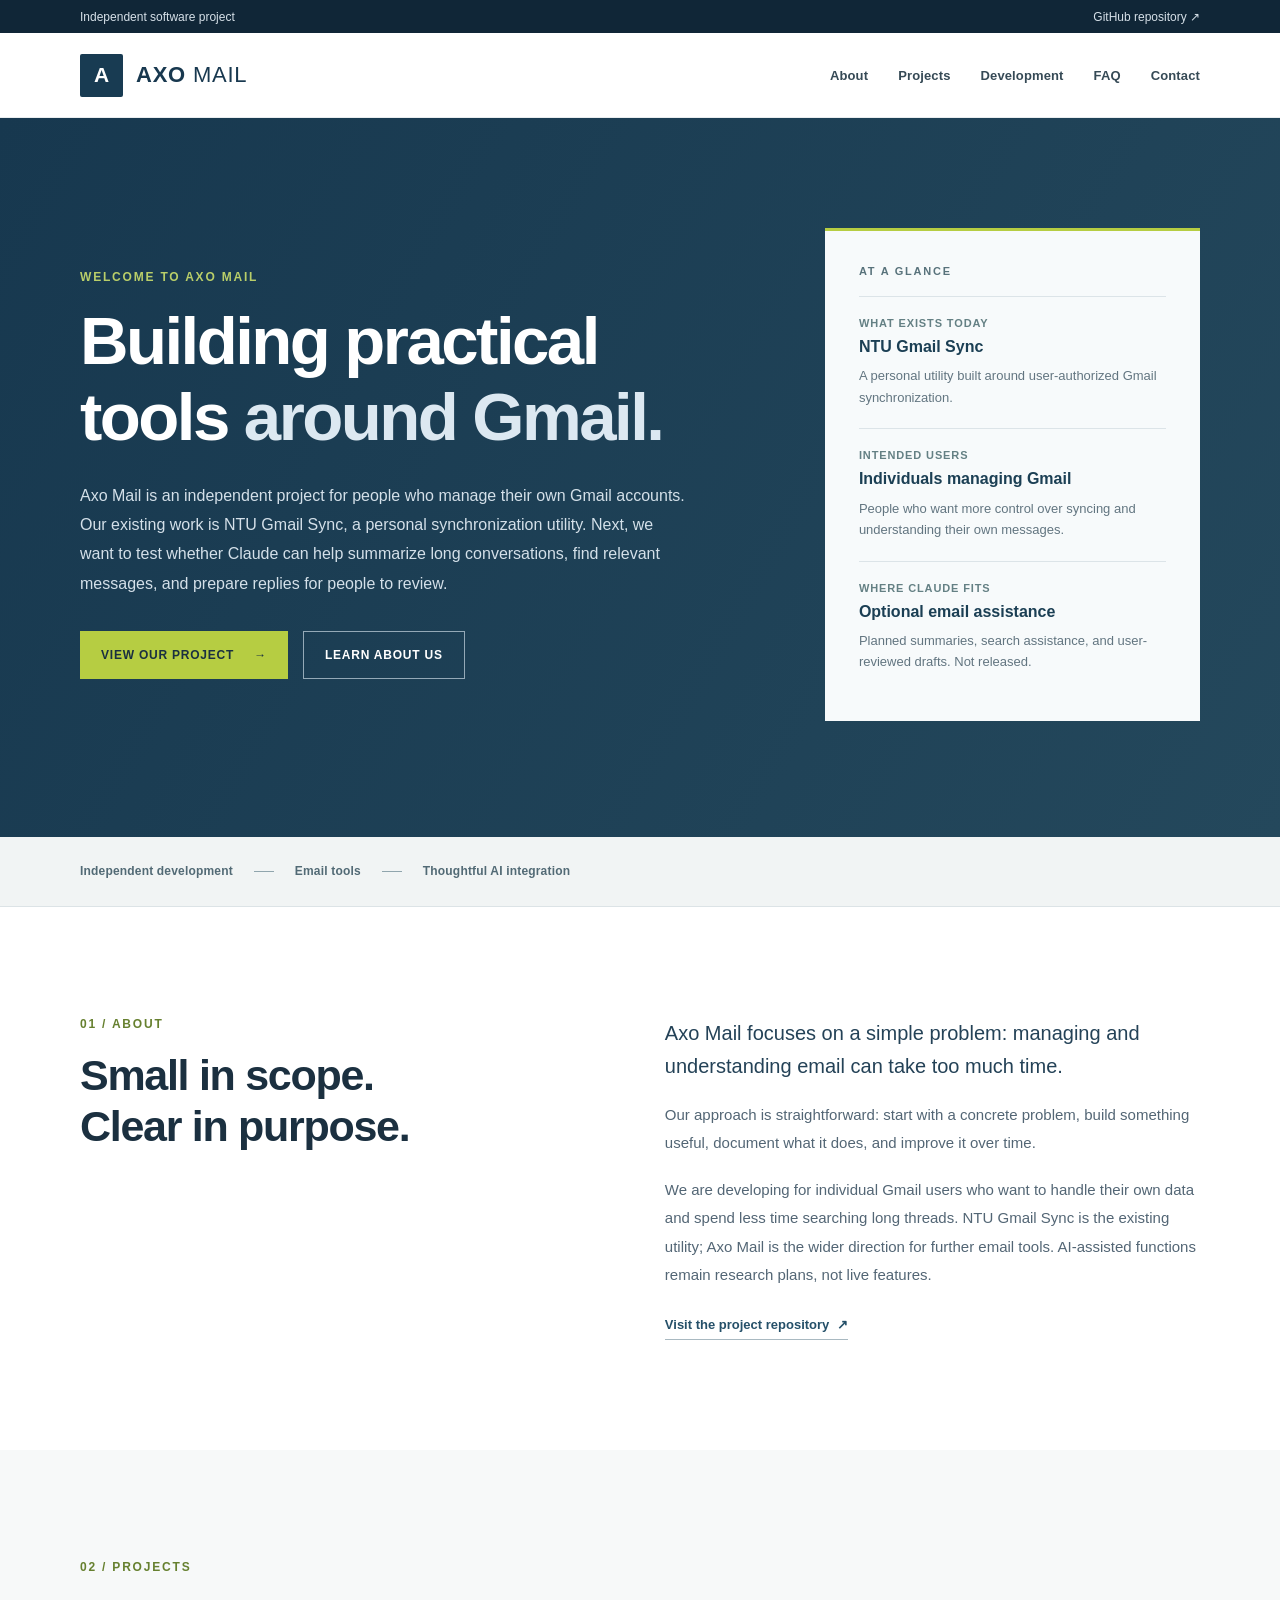
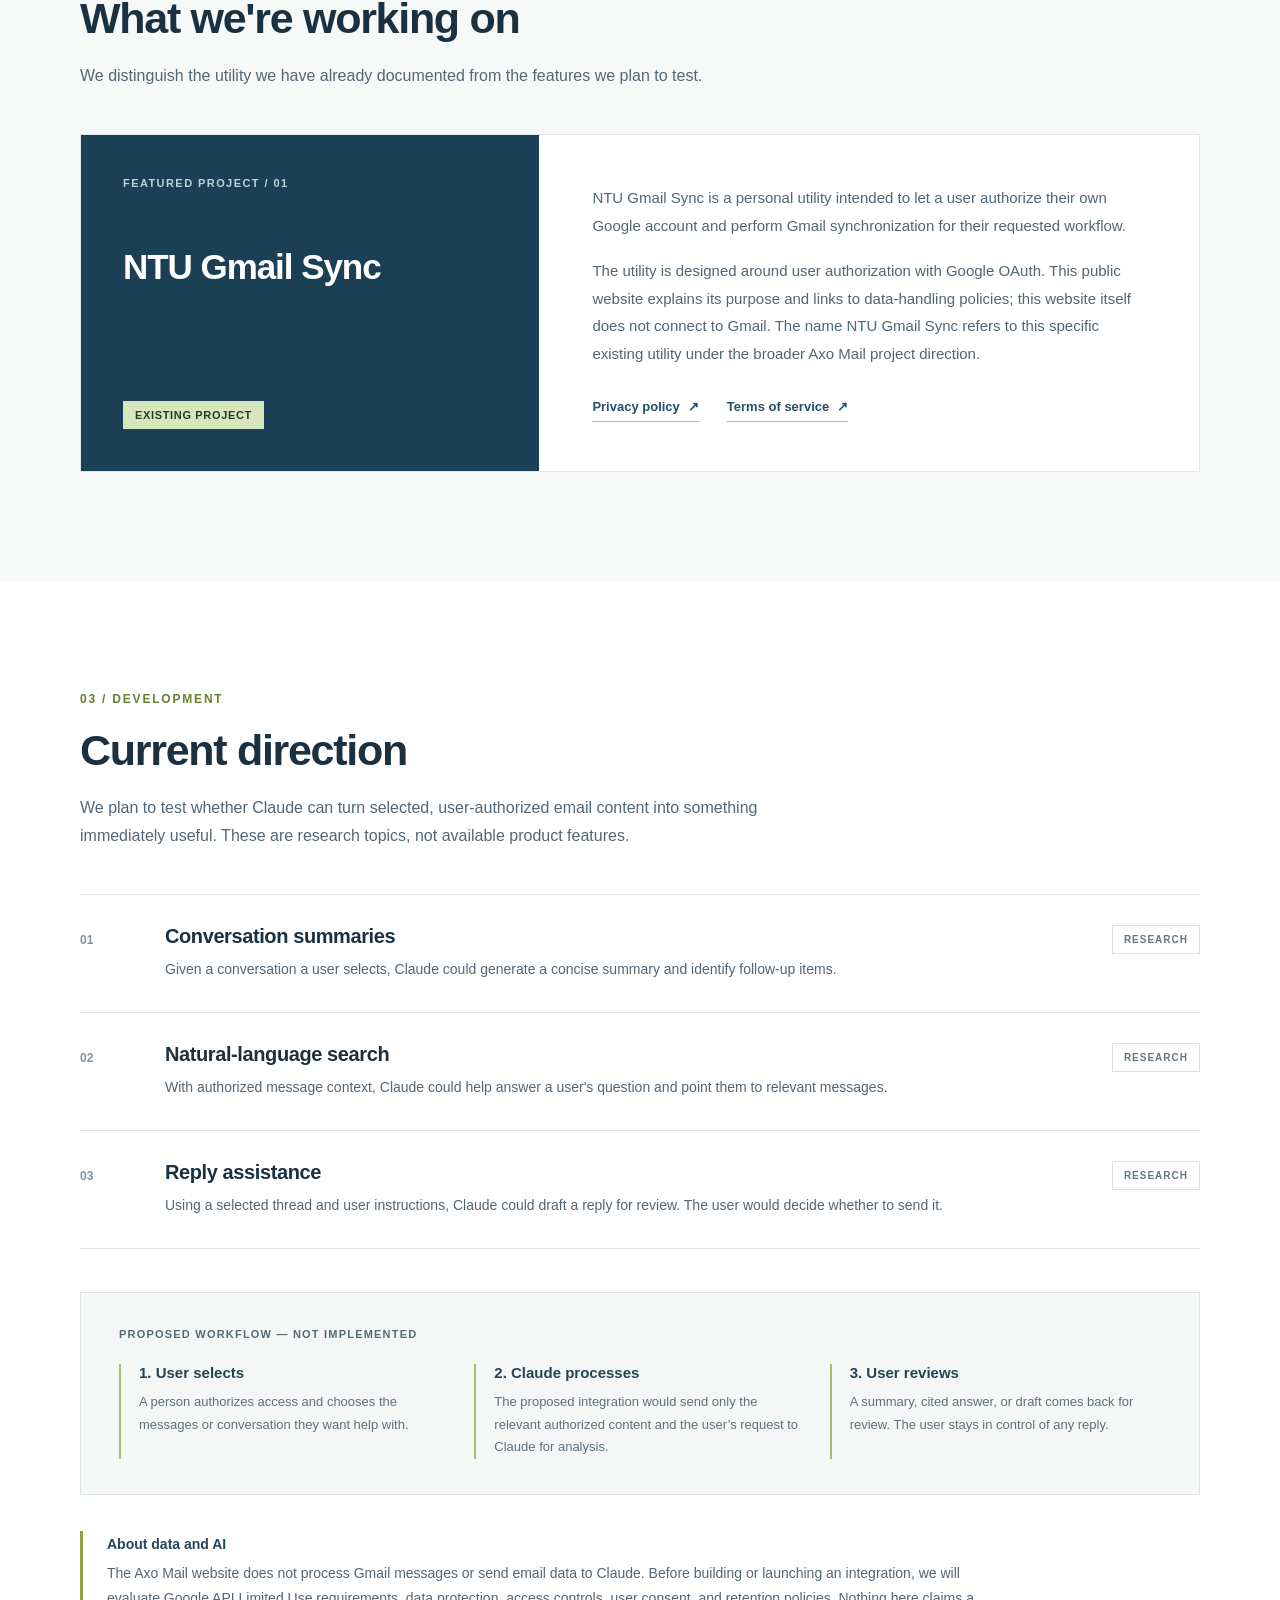
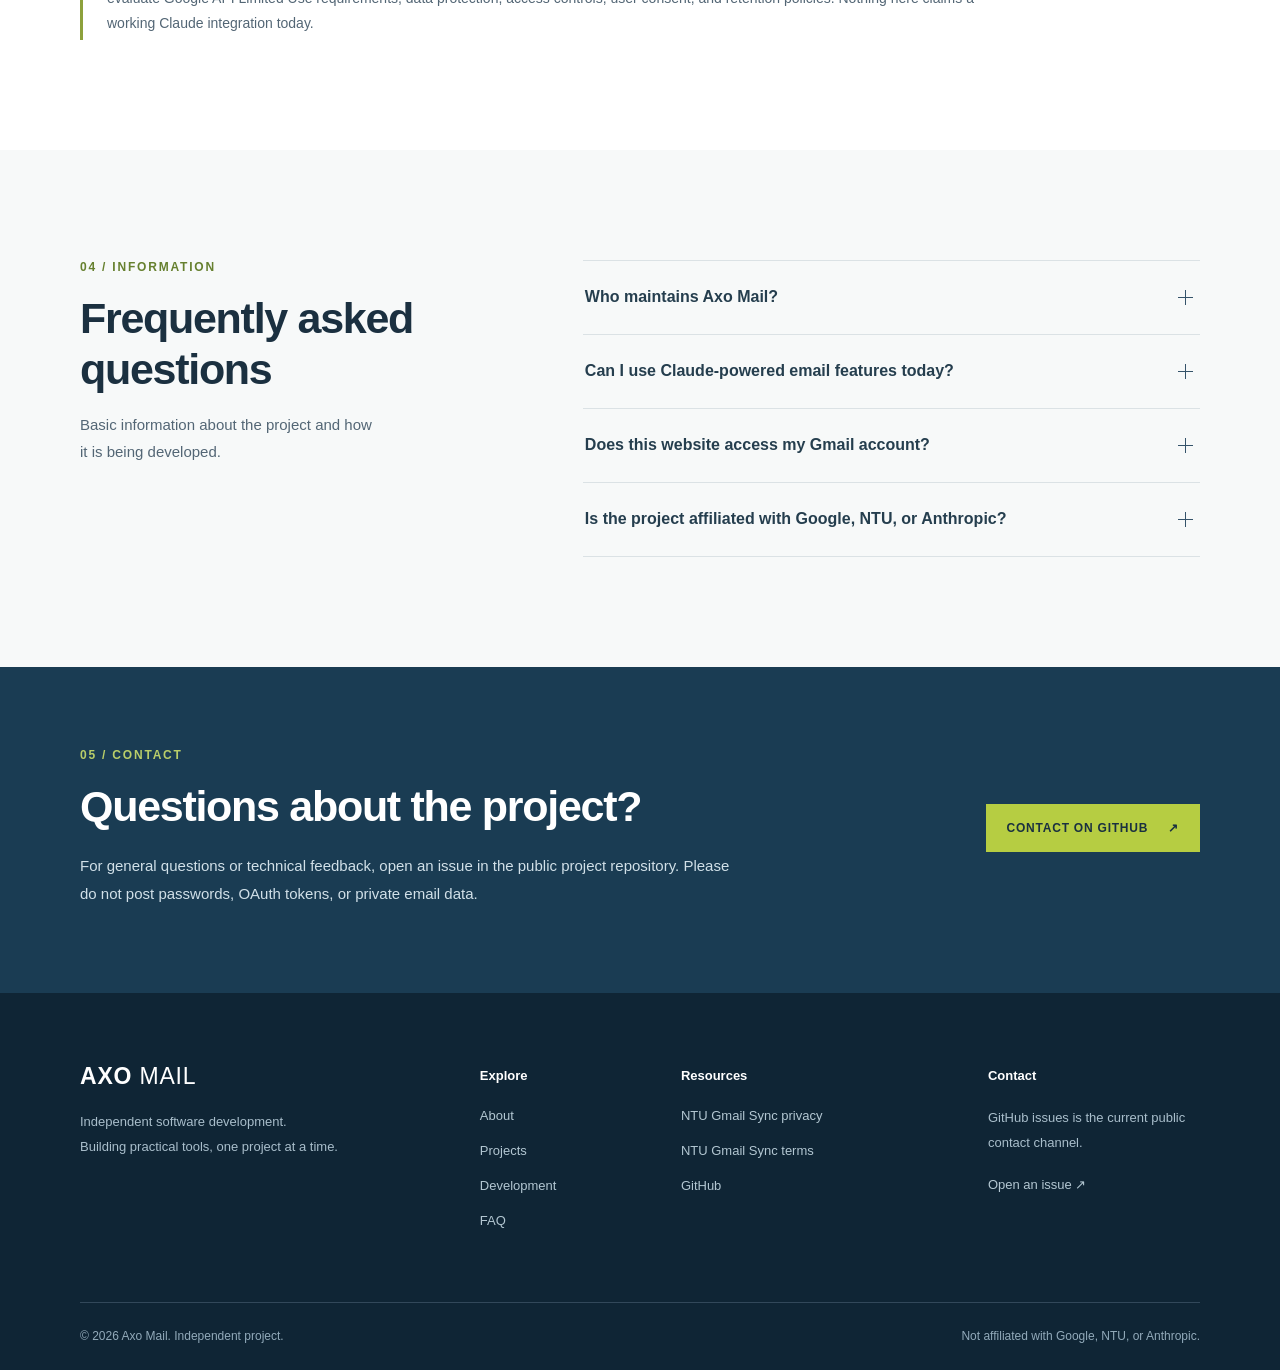
==== commit 12b7334f: "Fix stylesheet cache and clarify users, product, and proposed Claude workflow" ====
--- a/index.html
+++ b/index.html
@@ -12,8 +12,8 @@
   <meta name="twitter:card" content="summary">
   <link rel="canonical" href="https://598787.xyz/">
   <link rel="icon" href="/favicon.svg" type="image/svg+xml">
-  <link rel="stylesheet" href="/site.css">
-  <title>Axo Mail — Independent software project</title>
+  <link rel="stylesheet" href="/site-20261008-v3.css">
+  <title>Axo Mail — Gmail tools and email workflow research</title>
 </head>
 <body>
   <a class="skip-link" href="#content">Skip to content</a>
@@ -46,8 +46,8 @@
       <div class="container hero-layout">
         <div class="hero-copy">
           <p class="overline overline-light">Welcome to Axo Mail</p>
-          <h1 id="hero-title">Practical software for <span>better email workflows.</span></h1>
-          <p class="hero-description">Axo Mail is an independent software project focused on making everyday email tasks easier. We started with a Gmail synchronization utility and are exploring where AI can make a practical difference.</p>
+          <h1 id="hero-title">Building practical tools <span>around Gmail.</span></h1>
+          <p class="hero-description">Axo Mail is an independent project for people who manage their own Gmail accounts. Our existing work is NTU Gmail Sync, a personal synchronization utility. Next, we want to test whether Claude can help summarize long conversations, find relevant messages, and prepare replies for people to review.</p>
           <div class="hero-actions">
             <a class="action action-primary" href="#projects">View our project <span aria-hidden="true">→</span></a>
             <a class="action action-outline" href="#about">Learn about us</a>
@@ -56,19 +56,19 @@
         <aside class="hero-aside" aria-label="Project overview">
           <p class="aside-title">At a glance</p>
           <div class="aside-item">
-            <span>Current project</span>
+            <span>What exists today</span>
             <strong>NTU Gmail Sync</strong>
             <p>A personal utility built around user-authorized Gmail synchronization.</p>
           </div>
           <div class="aside-item">
-            <span>Technology</span>
-            <strong>Google OAuth &amp; Gmail API</strong>
-            <p>Access to Google data is subject to the permissions the user grants.</p>
+            <span>Intended users</span>
+            <strong>Individuals managing Gmail</strong>
+            <p>People who want more control over syncing and understanding their own messages.</p>
           </div>
           <div class="aside-item">
-            <span>Research</span>
-            <strong>Claude-powered email assistance</strong>
-            <p>Planned exploration. No released AI email features yet.</p>
+            <span>Where Claude fits</span>
+            <strong>Optional email assistance</strong>
+            <p>Planned summaries, search assistance, and user-reviewed drafts. Not released.</p>
           </div>
         </aside>
       </div>
@@ -85,9 +85,9 @@
           <h2 id="about-title">Small in scope.<br>Clear in purpose.</h2>
         </div>
         <div class="section-copy">
-          <p class="lead">Axo Mail is an early-stage software initiative focused on email utilities and related developer tools.</p>
+          <p class="lead">Axo Mail focuses on a simple problem: managing and understanding email can take too much time.</p>
           <p>Our approach is straightforward: start with a concrete problem, build something useful, document what it does, and improve it over time.</p>
-          <p>The project is currently independently developed. We publish information about existing work and describe future features as plans, rather than presenting prototypes as finished products.</p>
+          <p>We are developing for individual Gmail users who want to handle their own data and spend less time searching long threads. NTU Gmail Sync is the existing utility; Axo Mail is the wider direction for further email tools. AI-assisted functions remain research plans, not live features.</p>
           <a class="inline-link" href="https://github.com/Axoled-Student/598787.xyz" target="_blank" rel="noopener noreferrer">Visit the project repository <span aria-hidden="true">↗</span></a>
         </div>
       </div>
@@ -98,7 +98,7 @@
         <div class="section-heading">
           <p class="overline">02 / Projects</p>
           <h2 id="projects-title">What we're working on</h2>
-          <p>Our existing Gmail utility and the directions we're researching next.</p>
+          <p>We distinguish the utility we have already documented from the features we plan to test.</p>
         </div>
 
         <article class="project-feature">
@@ -109,7 +109,7 @@
           </div>
           <div class="project-description">
             <p>NTU Gmail Sync is a personal utility intended to let a user authorize their own Google account and perform Gmail synchronization for their requested workflow.</p>
-            <p>The project uses Google OAuth as its authorization mechanism. This website documents its purpose and links to the relevant data-handling policies; the website itself is informational and does not connect to your Gmail account.</p>
+            <p>The utility is designed around user authorization with Google OAuth. This public website explains its purpose and links to data-handling policies; this website itself does not connect to Gmail. The name NTU Gmail Sync refers to this specific existing utility under the broader Axo Mail project direction.</p>
             <div class="project-links">
               <a class="inline-link" href="/privacy.html">Privacy policy <span aria-hidden="true">↗</span></a>
               <a class="inline-link" href="/terms.html">Terms of service <span aria-hidden="true">↗</span></a>
@@ -124,7 +124,7 @@
         <div class="section-heading">
           <p class="overline">03 / Development</p>
           <h2 id="development-title">Current direction</h2>
-          <p>We are exploring whether Claude can improve email workflows in useful, measurable ways. The items below are research topics, not available product features.</p>
+          <p>We plan to test whether Claude can turn selected, user-authorized email content into something immediately useful. These are research topics, not available product features.</p>
         </div>
 
         <div class="development-list">
@@ -132,7 +132,7 @@
             <span class="row-number">01</span>
             <div>
               <h3>Conversation summaries</h3>
-              <p>Evaluating ways to summarize long threads and identify relevant next steps.</p>
+              <p>Given a conversation a user selects, Claude could generate a concise summary and identify follow-up items.</p>
             </div>
             <span class="phase">Research</span>
           </div>
@@ -140,7 +140,7 @@
             <span class="row-number">02</span>
             <div>
               <h3>Natural-language search</h3>
-              <p>Exploring how questions might help users retrieve relevant messages and context.</p>
+              <p>With authorized message context, Claude could help answer a user's question and point them to relevant messages.</p>
             </div>
             <span class="phase">Research</span>
           </div>
@@ -148,15 +148,24 @@
             <span class="row-number">03</span>
             <div>
               <h3>Reply assistance</h3>
-              <p>Studying user-reviewed draft suggestions for repetitive email tasks.</p>
+              <p>Using a selected thread and user instructions, Claude could draft a reply for review. The user would decide whether to send it.</p>
             </div>
             <span class="phase">Research</span>
           </div>
+        </div>
+
+        <div class="workflow-proposal" aria-label="Proposed Claude processing workflow">
+          <p>Proposed workflow — not implemented</p>
+          <ol class="workflow-steps">
+            <li><strong>1. User selects</strong><span>A person authorizes access and chooses the messages or conversation they want help with.</span></li>
+            <li><strong>2. Claude processes</strong><span>The proposed integration would send only the relevant authorized content and the user’s request to Claude for analysis.</span></li>
+            <li><strong>3. User reviews</strong><span>A summary, cited answer, or draft comes back for review. The user stays in control of any reply.</span></li>
+          </ol>
         </div>
 
         <div class="development-note">
           <strong>About data and AI</strong>
-          <p>The Axo Mail website does not process Gmail messages or send email data to Claude. Any future AI integration will require appropriate disclosure, user authorization, and updated data-handling documentation before release.</p>
+          <p>The Axo Mail website does not process Gmail messages or send email data to Claude. Before building or launching an integration, we will evaluate Google API Limited Use requirements, data protection, access controls, user consent, and retention policies. Nothing here claims a working Claude integration today.</p>
         </div>
       </div>
     </section>
@@ -171,7 +180,7 @@
         <div class="faq-list">
           <details>
             <summary>Who maintains Axo Mail?<span class="faq-toggle" aria-hidden="true"></span></summary>
-            <div class="faq-answer"><p>Axo Mail is independently developed. Its public website repository and contact channel are available on GitHub. The project is currently in an early development stage.</p></div>
+            <div class="faq-answer"><p>Axo Mail is an independently developed early-stage project. Its existing NTU Gmail Sync utility is documented here. The public website repository and contact channel are on GitHub.</p></div>
           </details>
           <details>
             <summary>Can I use Claude-powered email features today?<span class="faq-toggle" aria-hidden="true"></span></summary>
--- a/site-20261008-v3.css
+++ b/site-20261008-v3.css
@@ -0,0 +1,269 @@
+/* Axo Mail — restrained studio-style website */
+:root {
+  color-scheme: light;
+  --ink: #1b3040;
+  --ink-dark: #142b3e;
+  --slate: #536675;
+  --blue: #193b55;
+  --accent: #b6cd42;
+  --accent-hover: #d0e369;
+  --line: #dce3e6;
+  --soft: #f5f7f7;
+  --white: #fff;
+  font-family: "Segoe UI", Arial, "Helvetica Neue", sans-serif;
+  -webkit-font-smoothing: antialiased;
+  text-rendering: optimizeLegibility;
+}
+* { box-sizing: border-box; }
+html { scroll-behavior: smooth; scroll-padding-top: 85px; }
+body { margin: 0; background: var(--white); color: var(--ink); font-size: 16px; }
+a { color: inherit; }
+a:focus-visible, summary:focus-visible {
+  outline: 3px solid #7f9e16;
+  outline-offset: 4px;
+}
+::selection { background: #d8eaa0; color: #102637; }
+.container { width: min(1120px, calc(100% - 54px)); margin: 0 auto; }
+.skip-link {
+  position: absolute; left: 20px; top: -80px; z-index: 99;
+  background: white; padding: 12px 18px;
+}
+.skip-link:focus { top: 20px; }
+.utility-bar { background: #102637; color: #d6e0e8; font-size: 12px; }
+.utility-inner {
+  display: flex; justify-content: space-between; align-items: center; gap: 15px;
+  min-height: 33px;
+}
+.utility-inner a { text-decoration: none; }
+.utility-inner a:hover { color: #fff; }
+.site-header { background: white; border-bottom: 1px solid #e9edef; position: relative; z-index: 1; }
+.header-inner { display: flex; justify-content: space-between; align-items: center; gap: 30px; min-height: 84px; }
+.logo { display: inline-flex; align-items: center; gap: 13px; text-decoration: none; white-space: nowrap; }
+.logo-symbol {
+  display: grid; place-items: center; width: 43px; height: 43px;
+  background: #183b52; color: white; font-weight: 800;
+  font-size: 21px; border-radius: 2px;
+}
+.logo-name, .footer-logo { font-size: 22px; font-weight: 850; color: #18384f; letter-spacing: .035em; }
+.logo-name span, .footer-logo span { font-weight: 400; }
+.main-nav { display: flex; gap: 30px; flex-wrap: wrap; align-items: center; }
+.main-nav a {
+  font-size: 13px; font-weight: 700; color: #364a56;
+  text-decoration: none; letter-spacing: .01em;
+}
+.main-nav a:hover { color: #879e1e; }
+.hero {
+  background: #1a3c54;
+  color: white;
+  background-image: linear-gradient(120deg, #17384f, #24485c);
+}
+.hero-layout {
+  display: grid;
+  grid-template-columns: minmax(0,1.28fr) minmax(0,.72fr);
+  gap: 78px;
+  align-items: center;
+  padding-block: 110px 116px;
+}
+.overline {
+  margin: 0 0 19px;
+  color: #66802f; font-size: 12px; font-weight: 850;
+  text-transform: uppercase; letter-spacing: .15em;
+}
+.overline-light { color: #b9ce69; }
+.hero h1 {
+  font-size: clamp(43px, 5.25vw, 68px); line-height: 1.13;
+  letter-spacing: -.038em; font-weight: 750;
+  max-width: 780px; margin: 0 0 26px;
+}
+.hero h1 span { color: #dce8f1; }
+.hero-description {
+  max-width: 610px;
+  line-height: 1.83; font-size: 16px; color: #d4e0e9; margin: 0;
+}
+.hero-actions { display: flex; flex-wrap: wrap; align-items: center; gap: 15px; margin-top: 33px; }
+.action {
+  min-height: 48px; padding: 14px 21px; display: inline-flex; align-items: center;
+  justify-content: center; gap: 20px;
+  text-decoration: none; font-size: 12px; text-transform: uppercase;
+  letter-spacing: .065em; font-weight: 800; transition: background .15s,color .15s,border-color .15s;
+}
+.action-primary { background: var(--accent); color: #1a3040; }
+.action-primary:hover { background: var(--accent-hover); }
+.action-outline { border: 1px solid #94a9b7; color: #fff; }
+.action-outline:hover { background: #fff; color: #1a3b51; border-color: #fff; }
+.hero-aside {
+  padding: 34px 34px 28px; border-top: 3px solid #b6cd42;
+  background: #f7fafb; color: var(--ink);
+}
+.aside-title {
+  font-size: 11px; text-transform: uppercase; font-weight: 850;
+  letter-spacing: .16em; margin: 0 0 19px; color: #58727b;
+}
+.aside-item { padding: 20px 0; border-top: 1px solid #dce4e8; }
+.aside-item span {
+  display: block; color: #648084; font-size: 11px; font-weight: 750;
+  letter-spacing: .08em; text-transform: uppercase; margin-bottom: 7px;
+}
+.aside-item strong { font-size: 16px; color: #1b3f54; line-height: 1.4; }
+.aside-item p { color: #627580; font-size: 13px; line-height: 1.65; margin: 7px 0 0; }
+.section-trail { border-bottom: 1px solid var(--line); background: #f1f4f4; }
+.trail-inner { display: flex; flex-wrap: wrap; align-items: center; gap: 21px; min-height: 69px; color: #526a75; font-size: 12px; font-weight: 700; letter-spacing: .015em; }
+.trail-separator { display: block; width: 20px; height: 1px; background: #90a5ad; }
+.section { padding: 110px 0; }
+.split-layout { display: grid; grid-template-columns: 1fr 1.06fr; gap: 80px; }
+h2,h3,p { overflow-wrap: break-word; }
+h2 { font-size: clamp(31px,3.6vw,43px); line-height: 1.2; font-weight: 750; letter-spacing: -.03em; margin: 0; }
+.section-lead h2 { max-width: 500px; }
+.section-copy p {
+  color: var(--slate); line-height: 1.9; margin: 0 0 18px;
+  font-size: 15px;
+}
+.section-copy p.lead { color: #244257; font-size: 20px; font-weight: 520; line-height: 1.65; }
+.inline-link {
+  text-decoration: none; display: inline-flex; align-items: center; gap: 8px;
+  color: #255069; border-bottom: 1px solid #a9b9c1;
+  padding-bottom: 7px; font-size: 13px; font-weight: 800;
+}
+.inline-link:hover { border-bottom-color: #66802f; color: #557024; }
+.section-copy .inline-link { margin-top: 9px; }
+.projects-section, .faq-section { background: #f7f9f9; }
+.section-heading { max-width: 725px; margin: 0 0 44px; }
+.section-heading h2 { margin-bottom: 18px; }
+.section-heading > p:last-child { color: var(--slate); margin: 0; line-height: 1.75; font-size: 16px; }
+.project-feature {
+  background: white; border: 1px solid #e0e6e8;
+  display: grid; grid-template-columns: .82fr 1.18fr; min-height: 325px;
+}
+.project-ident { background: #1b4055; padding: 42px; display: flex; flex-direction: column; align-items: flex-start; color: white; }
+.project-index { color: #bbd4dc; font-size: 11px; font-weight: 770; letter-spacing: .13em; text-transform: uppercase; }
+.project-ident h3 { font-size: clamp(28px,3vw,35px); letter-spacing: -.03em; font-weight: 720; margin: 57px 0 20px; line-height: 1.18; }
+.project-status { margin-top: auto; color: #213b31; background: #d8e6bc; padding: 8px 12px; font-size: 11px; font-weight: 800; text-transform: uppercase; letter-spacing: .06em; }
+.project-description { padding: 49px 53px; }
+.project-description p { color: #506673; line-height: 1.85; font-size: 15px; margin: 0 0 17px; }
+.project-links { display: flex; flex-wrap: wrap; gap: 28px; margin-top: 31px; }
+.development-list { border-top: 1px solid var(--line); }
+.development-row {
+  display: grid; grid-template-columns: 65px minmax(0,1fr) 110px; align-items: start; gap: 20px;
+  padding: 30px 0; border-bottom: 1px solid var(--line);
+}
+.row-number { color: #7f949f; font-size: 12px; font-weight: 800; padding-top: 8px; }
+.development-row h3 { font-size: 20px; letter-spacing: -.02em; margin: 0 0 10px; }
+.development-row p { margin: 0; line-height: 1.7; color: var(--slate); font-size: 14px; }
+.phase { justify-self: end; border: 1px solid #d8e1e5; color: #627980; text-transform: uppercase; letter-spacing: .1em; font-weight: 800; padding: 8px 11px; font-size: 10px; }
+.development-note {
+  border-left: 3px solid #8da13c; margin-top: 36px; padding: 4px 0 4px 24px;
+}
+.development-note strong { color: #264559; font-size: 14px; }
+.development-note p { color: var(--slate); line-height: 1.78; font-size: 14px; margin: 8px 0 0; max-width: 900px; }
+.faq-layout { display: grid; grid-template-columns: .82fr 1.18fr; gap: 74px; }
+.faq-layout .section-lead > p:last-child { font-size: 15px; line-height: 1.8; color: var(--slate); max-width: 300px; }
+.faq-list { border-top: 1px solid #dbe2e5; }
+.faq-list details { border-bottom: 1px solid #dbe2e5; }
+.faq-list summary {
+  display: flex; align-items: center; justify-content: space-between; gap: 20px;
+  list-style: none; cursor: pointer; padding: 24px 2px;
+  font-size: 16px; font-weight: 650; line-height: 1.5; color: #253e4e;
+}
+.faq-list summary::-webkit-details-marker { display: none; }
+.faq-toggle { flex: none; width: 25px; height: 25px; position: relative; }
+.faq-toggle::before,.faq-toggle::after {
+  content: ""; position: absolute; left: 5px; top: 12px; width: 15px; height: 1px; background: #35536a;
+}
+.faq-toggle::after { transform: rotate(90deg); transition: transform .2s; }
+details[open] .faq-toggle::after { transform: rotate(0); }
+.faq-answer { padding: 0 35px 23px 2px; }
+.faq-answer p { font-size: 14px; color: #60727e; line-height: 1.75; margin: 0; }
+.contact-section { background: #1a3c53; color: white; padding: 81px 0 85px; }
+.contact-layout { display: flex; justify-content: space-between; align-items: center; gap: 55px; }
+.contact-layout h2 { max-width: 690px; margin-bottom: 20px; color: #fff; }
+.contact-layout p:not(.overline) { max-width: 665px; line-height: 1.85; margin: 0; color: #d1e0e8; font-size: 15px; }
+.contact-layout .action { white-space: nowrap; flex: none; }
+.site-footer { background: #0f2535; color: #c0d0d9; }
+.footer-grid {
+  padding: 70px 0; display: grid; grid-template-columns: 1.35fr .6fr 1fr .8fr;
+  gap: 42px; align-items: start;
+}
+.footer-logo { color: white; font-size: 23px; }
+.footer-brand p,.footer-grid > div > p { font-size: 13px; line-height: 1.9; max-width: 265px; margin: 20px 0 0; color: #a9becb; }
+.footer-grid h3 { color: #fff; font-size: 13px; margin: 5px 0 23px; }
+.footer-grid nav { display: flex; flex-direction: column; gap: 15px; }
+.footer-grid a { color: #b3c7d2; text-decoration: none; font-size: 13px; line-height: 1.55; }
+.footer-grid a:hover { color: white; text-decoration: underline; }
+.footer-grid > div:last-child a { display: inline-block; margin-top: 20px; }
+.footer-bottom {
+  padding: 24px 0; border-top: 1px solid #32485a;
+  display: flex; justify-content: space-between; gap: 22px; flex-wrap: wrap;
+  font-size: 12px; color: #92aaba; line-height: 1.65;
+}
+/* The original OAuth legal documents retain their own inline presentation. */
+@media (max-width: 960px) {
+  .hero-layout { grid-template-columns: minmax(0,1fr) minmax(0,.7fr); gap: 35px; padding-block: 80px; }
+  .hero h1 { font-size: clamp(37px,4.7vw,52px); }
+  .hero-aside { padding: 25px; }
+  .split-layout { gap: 45px; }
+  .faq-layout { gap: 40px; }
+  .footer-grid { grid-template-columns: 1.2fr 1fr 1fr; }
+  .footer-brand { grid-column: 1 / -1; }
+}
+@media (max-width: 720px) {
+  .container { width: min(100% - 36px,1120px); }
+  .utility-inner { min-height: 32px; }
+  .header-inner { min-height: 76px; align-items: center; flex-wrap: wrap; gap: 15px; padding-block: 15px; }
+  .logo { width: 100%; }
+  .main-nav { gap: 17px; padding-bottom: 5px; }
+  .main-nav a { font-size: 12px; }
+  .hero-layout { grid-template-columns: 1fr; gap: 50px; padding-block: 67px 72px; }
+  .hero h1 { font-size: clamp(38px,9vw,52px); }
+  .hero-description { font-size: 15px; }
+  .hero-aside { width: 100%; }
+  .section { padding-block: 73px; }
+  .split-layout,.faq-layout { grid-template-columns: 1fr; gap: 34px; }
+  .trail-inner { padding-block: 16px; gap: 13px; }
+  .trail-separator { width: 13px; }
+  .project-feature { grid-template-columns: 1fr; }
+  .project-ident { padding: 32px; min-height: 220px; }
+  .project-ident h3 { margin: 40px 0 20px; }
+  .project-description { padding: 32px; }
+  .development-row { grid-template-columns: 32px minmax(0,1fr); gap: 14px; }
+  .phase { grid-column: 2; justify-self: start; }
+  .faq-layout .section-lead > p:last-child { max-width: 100%; }
+  .contact-layout { flex-direction: column; align-items: flex-start; gap: 28px; }
+  .contact-section { padding-block: 73px; }
+  .footer-grid { grid-template-columns: 1fr 1fr; gap: 40px 24px; padding-block: 55px; }
+  .footer-brand { grid-column: 1 / -1; }
+  .footer-bottom { flex-direction: column; gap: 4px; }
+}
+@media (max-width: 420px) {
+  .main-nav { gap: 12px 16px; }
+  .main-nav a { font-size: 11px; }
+  .logo-name { font-size: 20px; }
+  .hero h1 { font-size: 37px; }
+  .action { width: 100%; justify-content: space-between; }
+  .footer-grid { grid-template-columns: 1fr; }
+  .footer-brand { grid-column: auto; }
+}
+@media (prefers-reduced-motion: reduce) {
+  html { scroll-behavior: auto; }
+  .action { transition: none; }
+  .faq-toggle::after { transition: none; }
+}
+/* Proposed integration: concrete steps without implying a live demo */
+.workflow-proposal {
+  margin-top: 43px; background: #f4f7f6;
+  border: 1px solid #dce5e4; padding: 35px 38px;
+}
+.workflow-proposal > p {
+  color: #536b76; font-size: 11px; font-weight: 850;
+  text-transform: uppercase; letter-spacing: .11em; margin: 0 0 24px;
+}
+.workflow-steps {
+  display: grid; grid-template-columns: repeat(3, minmax(0, 1fr));
+  gap: 24px; list-style: none; padding: 0; margin: 0;
+}
+.workflow-steps li { border-left: 2px solid #a6bd71; padding-left: 18px; }
+.workflow-steps strong { display: block; font-size: 15px; color: #234457; margin-bottom: 10px; }
+.workflow-steps span { display: block; color: #5b717b; font-size: 13px; line-height: 1.75; }
+@media (max-width: 720px) {
+  .workflow-proposal { padding: 28px 24px; }
+  .workflow-steps { grid-template-columns: 1fr; gap: 22px; }
+}
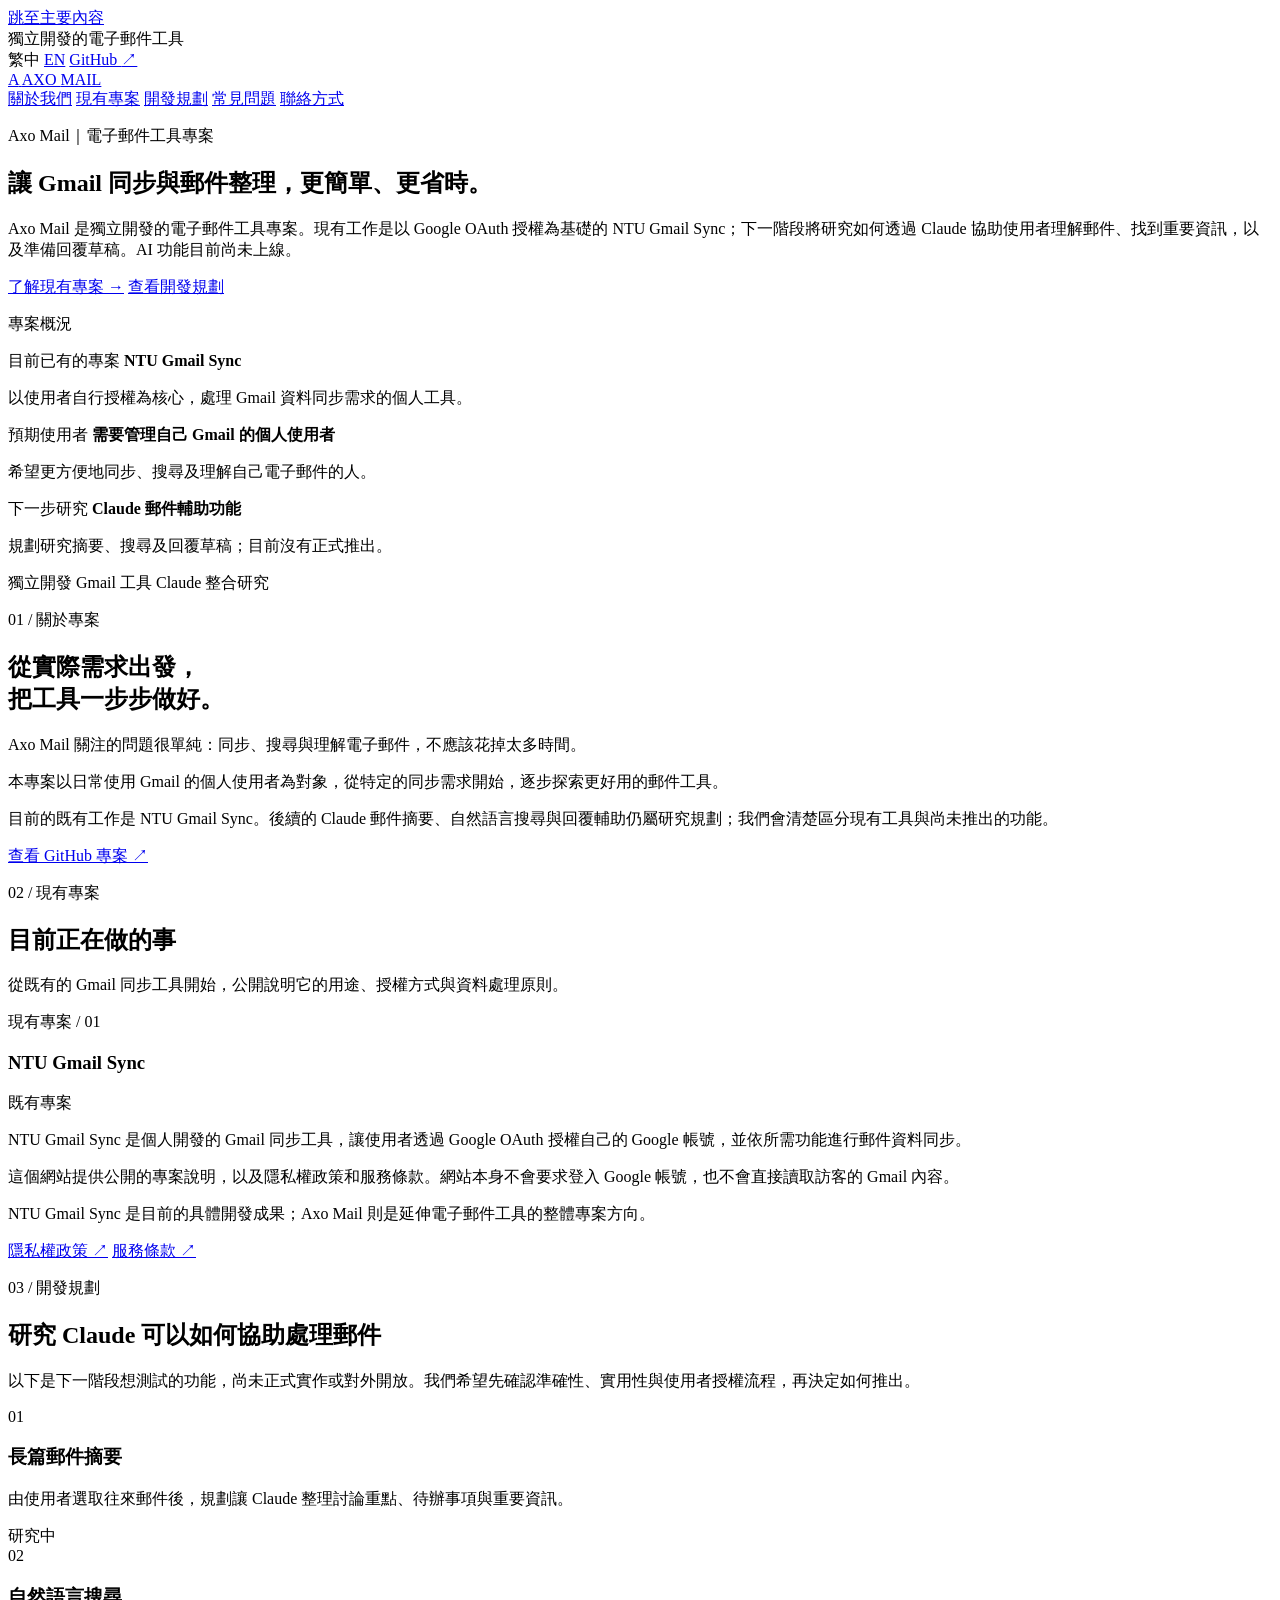
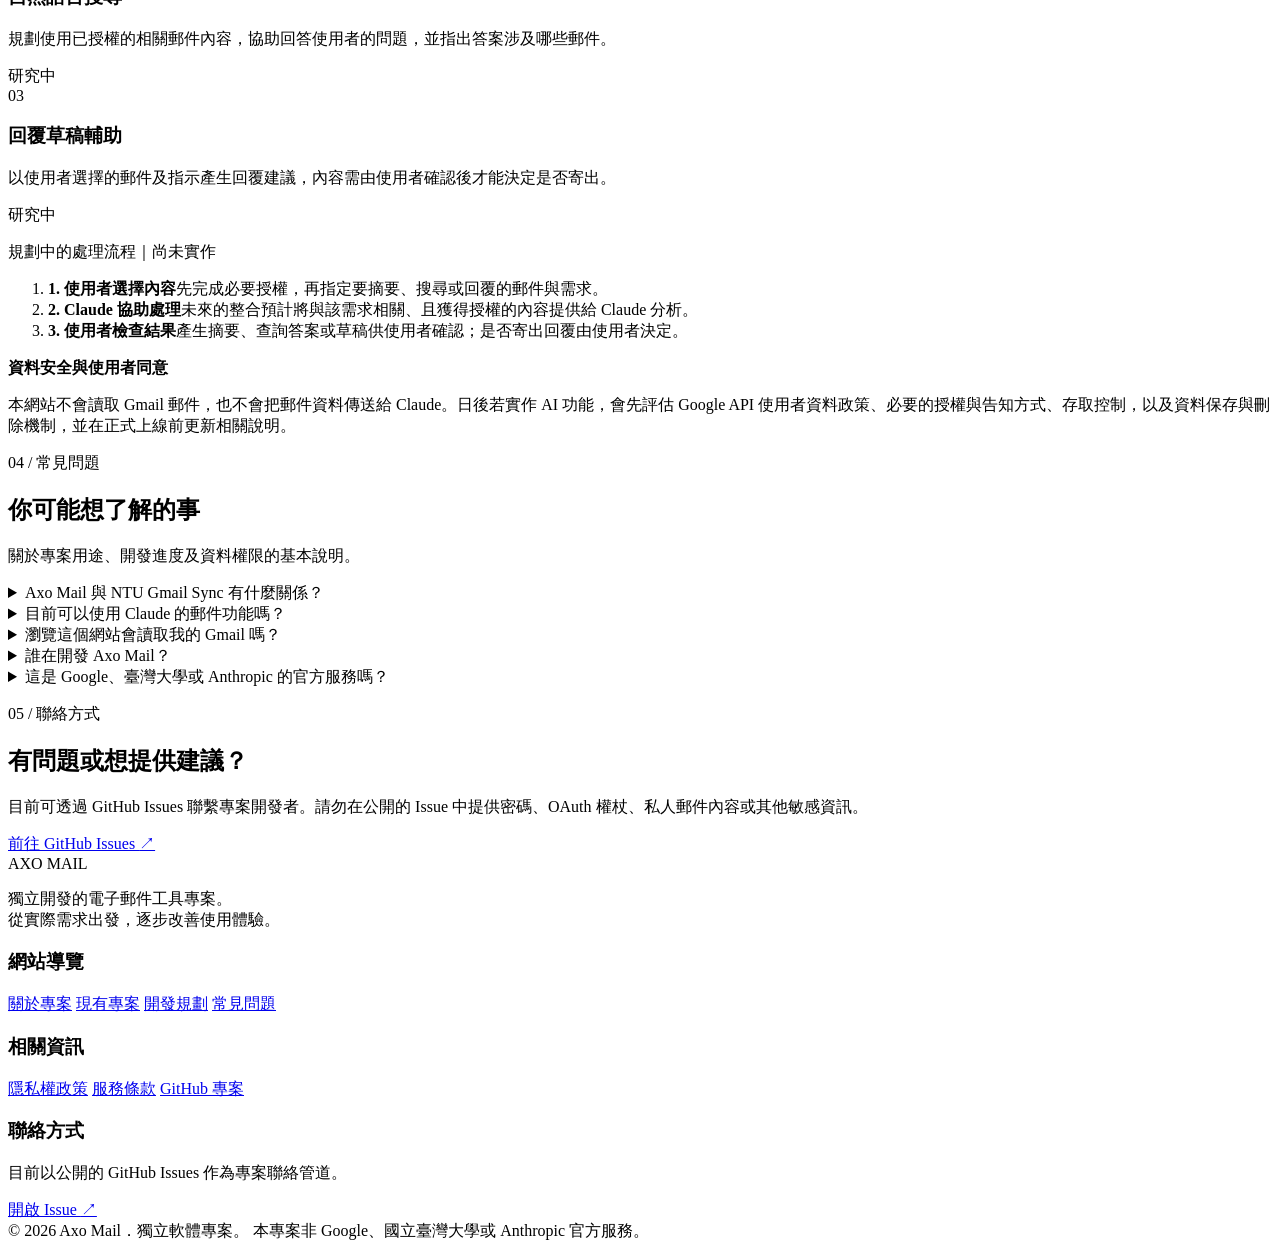
==== commit 9030f533: "Make Traditional Chinese the default Axo Mail homepage" ====
--- a/index.html
+++ b/index.html
@@ -1,42 +1,51 @@
 <!doctype html>
-<html lang="en">
+<html lang="zh-TW">
 <head>
   <meta charset="utf-8">
   <meta name="viewport" content="width=device-width, initial-scale=1">
   <meta name="theme-color" content="#142d41">
-  <meta name="description" content="Axo Mail is an independent software project focused on practical email tools. Learn about NTU Gmail Sync, our work with Google OAuth, and future Claude research.">
+  <meta name="description" content="Axo Mail 是獨立開發的 Gmail 工具專案。了解 NTU Gmail Sync、Google OAuth 郵件同步，以及規劃中的 Claude 郵件摘要、搜尋與回覆輔助功能。">
   <meta property="og:type" content="website">
-  <meta property="og:title" content="Axo Mail | Independent software project">
-  <meta property="og:description" content="Building practical email utilities, starting with NTU Gmail Sync. See current work, development plans, and project information.">
+  <meta property="og:title" content="Axo Mail｜Gmail 同步與電子郵件工具">
+  <meta property="og:description" content="從 NTU Gmail Sync 出發，開發實用的 Gmail 工具，並研究 Claude 如何協助處理郵件。">
   <meta property="og:url" content="https://598787.xyz/">
+  <meta property="og:locale" content="zh_TW">
   <meta name="twitter:card" content="summary">
   <link rel="canonical" href="https://598787.xyz/">
+  <link rel="alternate" hreflang="zh-TW" href="https://598787.xyz/">
+  <link rel="alternate" hreflang="en" href="https://598787.xyz/en.html">
+  <link rel="alternate" hreflang="x-default" href="https://598787.xyz/">
   <link rel="icon" href="/favicon.svg" type="image/svg+xml">
-  <link rel="stylesheet" href="/site-20261008-v3.css">
-  <title>Axo Mail — Gmail tools and email workflow research</title>
+  <link rel="stylesheet" href="/site-20261008-zh-v4.css">
+  <title>Axo Mail｜Gmail 同步與郵件工作流程</title>
 </head>
 <body>
-  <a class="skip-link" href="#content">Skip to content</a>
+  <a class="skip-link" href="#content">跳至主要內容</a>
 
   <div class="utility-bar">
     <div class="container utility-inner">
-      <span>Independent software project</span>
-      <a href="https://github.com/Axoled-Student/598787.xyz" target="_blank" rel="noopener noreferrer">GitHub repository <span aria-hidden="true">↗</span></a>
+      <span>獨立開發的電子郵件工具</span>
+      <div class="utility-links">
+        <span class="language-current" aria-current="page">繁中</span>
+        <a href="/en.html" lang="en" hreflang="en">EN</a>
+        <span class="utility-divider" aria-hidden="true"></span>
+        <a href="https://github.com/Axoled-Student/598787.xyz" target="_blank" rel="noopener noreferrer">GitHub <span aria-hidden="true">↗</span></a>
+      </div>
     </div>
   </div>
 
   <header class="site-header">
     <div class="container header-inner">
-      <a class="logo" href="/" aria-label="Axo Mail homepage">
+      <a class="logo" href="/" aria-label="Axo Mail 首頁">
         <span class="logo-symbol" aria-hidden="true">A</span>
         <span class="logo-name">AXO <span>MAIL</span></span>
       </a>
-      <nav class="main-nav" aria-label="Main navigation">
-        <a href="#about">About</a>
-        <a href="#projects">Projects</a>
-        <a href="#development">Development</a>
-        <a href="#faq">FAQ</a>
-        <a href="#contact">Contact</a>
+      <nav class="main-nav" aria-label="主要導覽">
+        <a href="#about">關於我們</a>
+        <a href="#projects">現有專案</a>
+        <a href="#development">開發規劃</a>
+        <a href="#faq">常見問題</a>
+        <a href="#contact">聯絡方式</a>
       </nav>
     </div>
   </header>
@@ -45,50 +54,54 @@
     <section class="hero" aria-labelledby="hero-title">
       <div class="container hero-layout">
         <div class="hero-copy">
-          <p class="overline overline-light">Welcome to Axo Mail</p>
-          <h1 id="hero-title">Building practical tools <span>around Gmail.</span></h1>
-          <p class="hero-description">Axo Mail is an independent project for people who manage their own Gmail accounts. Our existing work is NTU Gmail Sync, a personal synchronization utility. Next, we want to test whether Claude can help summarize long conversations, find relevant messages, and prepare replies for people to review.</p>
+          <p class="overline overline-light">Axo Mail｜電子郵件工具專案</p>
+          <h1 id="hero-title">讓 Gmail 同步與郵件整理，<span>更簡單、更省時。</span></h1>
+          <p class="hero-description">Axo Mail 是獨立開發的電子郵件工具專案。現有工作是以 Google OAuth 授權為基礎的 NTU Gmail Sync；下一階段將研究如何透過 Claude 協助使用者理解郵件、找到重要資訊，以及準備回覆草稿。AI 功能目前尚未上線。</p>
           <div class="hero-actions">
-            <a class="action action-primary" href="#projects">View our project <span aria-hidden="true">→</span></a>
-            <a class="action action-outline" href="#about">Learn about us</a>
-          </div>
-        </div>
-        <aside class="hero-aside" aria-label="Project overview">
-          <p class="aside-title">At a glance</p>
+            <a class="action action-primary" href="#projects">了解現有專案 <span aria-hidden="true">→</span></a>
+            <a class="action action-outline" href="#development">查看開發規劃</a>
+          </div>
+        </div>
+        <aside class="hero-aside" aria-label="專案簡介">
+          <p class="aside-title">專案概況</p>
           <div class="aside-item">
-            <span>What exists today</span>
+            <span>目前已有的專案</span>
             <strong>NTU Gmail Sync</strong>
-            <p>A personal utility built around user-authorized Gmail synchronization.</p>
+            <p>以使用者自行授權為核心，處理 Gmail 資料同步需求的個人工具。</p>
           </div>
           <div class="aside-item">
-            <span>Intended users</span>
-            <strong>Individuals managing Gmail</strong>
-            <p>People who want more control over syncing and understanding their own messages.</p>
+            <span>預期使用者</span>
+            <strong>需要管理自己 Gmail 的個人使用者</strong>
+            <p>希望更方便地同步、搜尋及理解自己電子郵件的人。</p>
           </div>
           <div class="aside-item">
-            <span>Where Claude fits</span>
-            <strong>Optional email assistance</strong>
-            <p>Planned summaries, search assistance, and user-reviewed drafts. Not released.</p>
+            <span>下一步研究</span>
+            <strong>Claude 郵件輔助功能</strong>
+            <p>規劃研究摘要、搜尋及回覆草稿；目前沒有正式推出。</p>
           </div>
         </aside>
       </div>
     </section>
 
-    <div class="section-trail" aria-hidden="true">
-      <div class="container trail-inner"><span>Independent development</span><span class="trail-separator"></span><span>Email tools</span><span class="trail-separator"></span><span>Thoughtful AI integration</span></div>
+    <div class="section-trail" aria-label="專案重點">
+      <div class="container trail-inner">
+        <span>獨立開發</span><span class="trail-separator" aria-hidden="true"></span>
+        <span>Gmail 工具</span><span class="trail-separator" aria-hidden="true"></span>
+        <span>Claude 整合研究</span>
+      </div>
     </div>
 
     <section class="section about-section" id="about" aria-labelledby="about-title">
       <div class="container split-layout">
         <div class="section-lead">
-          <p class="overline">01 / About</p>
-          <h2 id="about-title">Small in scope.<br>Clear in purpose.</h2>
+          <p class="overline">01 / 關於專案</p>
+          <h2 id="about-title">從實際需求出發，<br>把工具一步步做好。</h2>
         </div>
         <div class="section-copy">
-          <p class="lead">Axo Mail focuses on a simple problem: managing and understanding email can take too much time.</p>
-          <p>Our approach is straightforward: start with a concrete problem, build something useful, document what it does, and improve it over time.</p>
-          <p>We are developing for individual Gmail users who want to handle their own data and spend less time searching long threads. NTU Gmail Sync is the existing utility; Axo Mail is the wider direction for further email tools. AI-assisted functions remain research plans, not live features.</p>
-          <a class="inline-link" href="https://github.com/Axoled-Student/598787.xyz" target="_blank" rel="noopener noreferrer">Visit the project repository <span aria-hidden="true">↗</span></a>
+          <p class="lead">Axo Mail 關注的問題很單純：同步、搜尋與理解電子郵件，不應該花掉太多時間。</p>
+          <p>本專案以日常使用 Gmail 的個人使用者為對象，從特定的同步需求開始，逐步探索更好用的郵件工具。</p>
+          <p>目前的既有工作是 NTU Gmail Sync。後續的 Claude 郵件摘要、自然語言搜尋與回覆輔助仍屬研究規劃；我們會清楚區分現有工具與尚未推出的功能。</p>
+          <a class="inline-link" href="https://github.com/Axoled-Student/598787.xyz" target="_blank" rel="noopener noreferrer">查看 GitHub 專案 <span aria-hidden="true">↗</span></a>
         </div>
       </div>
     </section>
@@ -96,23 +109,24 @@
     <section class="section projects-section" id="projects" aria-labelledby="projects-title">
       <div class="container">
         <div class="section-heading">
-          <p class="overline">02 / Projects</p>
-          <h2 id="projects-title">What we're working on</h2>
-          <p>We distinguish the utility we have already documented from the features we plan to test.</p>
+          <p class="overline">02 / 現有專案</p>
+          <h2 id="projects-title">目前正在做的事</h2>
+          <p>從既有的 Gmail 同步工具開始，公開說明它的用途、授權方式與資料處理原則。</p>
         </div>
 
         <article class="project-feature">
           <div class="project-ident">
-            <span class="project-index">Featured project / 01</span>
+            <span class="project-index">現有專案 / 01</span>
             <h3>NTU Gmail Sync</h3>
-            <span class="project-status">Existing project</span>
+            <span class="project-status">既有專案</span>
           </div>
           <div class="project-description">
-            <p>NTU Gmail Sync is a personal utility intended to let a user authorize their own Google account and perform Gmail synchronization for their requested workflow.</p>
-            <p>The utility is designed around user authorization with Google OAuth. This public website explains its purpose and links to data-handling policies; this website itself does not connect to Gmail. The name NTU Gmail Sync refers to this specific existing utility under the broader Axo Mail project direction.</p>
+            <p>NTU Gmail Sync 是個人開發的 Gmail 同步工具，讓使用者透過 Google OAuth 授權自己的 Google 帳號，並依所需功能進行郵件資料同步。</p>
+            <p>這個網站提供公開的專案說明，以及隱私權政策和服務條款。網站本身不會要求登入 Google 帳號，也不會直接讀取訪客的 Gmail 內容。</p>
+            <p>NTU Gmail Sync 是目前的具體開發成果；Axo Mail 則是延伸電子郵件工具的整體專案方向。</p>
             <div class="project-links">
-              <a class="inline-link" href="/privacy.html">Privacy policy <span aria-hidden="true">↗</span></a>
-              <a class="inline-link" href="/terms.html">Terms of service <span aria-hidden="true">↗</span></a>
+              <a class="inline-link" href="/privacy.html">隱私權政策 <span aria-hidden="true">↗</span></a>
+              <a class="inline-link" href="/terms.html">服務條款 <span aria-hidden="true">↗</span></a>
             </div>
           </div>
         </article>
@@ -122,50 +136,50 @@
     <section class="section development-section" id="development" aria-labelledby="development-title">
       <div class="container">
         <div class="section-heading">
-          <p class="overline">03 / Development</p>
-          <h2 id="development-title">Current direction</h2>
-          <p>We plan to test whether Claude can turn selected, user-authorized email content into something immediately useful. These are research topics, not available product features.</p>
+          <p class="overline">03 / 開發規劃</p>
+          <h2 id="development-title">研究 Claude 可以如何協助處理郵件</h2>
+          <p>以下是下一階段想測試的功能，尚未正式實作或對外開放。我們希望先確認準確性、實用性與使用者授權流程，再決定如何推出。</p>
         </div>
 
         <div class="development-list">
           <div class="development-row">
             <span class="row-number">01</span>
             <div>
-              <h3>Conversation summaries</h3>
-              <p>Given a conversation a user selects, Claude could generate a concise summary and identify follow-up items.</p>
-            </div>
-            <span class="phase">Research</span>
+              <h3>長篇郵件摘要</h3>
+              <p>由使用者選取往來郵件後，規劃讓 Claude 整理討論重點、待辦事項與重要資訊。</p>
+            </div>
+            <span class="phase">研究中</span>
           </div>
           <div class="development-row">
             <span class="row-number">02</span>
             <div>
-              <h3>Natural-language search</h3>
-              <p>With authorized message context, Claude could help answer a user's question and point them to relevant messages.</p>
-            </div>
-            <span class="phase">Research</span>
+              <h3>自然語言搜尋</h3>
+              <p>規劃使用已授權的相關郵件內容，協助回答使用者的問題，並指出答案涉及哪些郵件。</p>
+            </div>
+            <span class="phase">研究中</span>
           </div>
           <div class="development-row">
             <span class="row-number">03</span>
             <div>
-              <h3>Reply assistance</h3>
-              <p>Using a selected thread and user instructions, Claude could draft a reply for review. The user would decide whether to send it.</p>
-            </div>
-            <span class="phase">Research</span>
-          </div>
-        </div>
-
-        <div class="workflow-proposal" aria-label="Proposed Claude processing workflow">
-          <p>Proposed workflow — not implemented</p>
+              <h3>回覆草稿輔助</h3>
+              <p>以使用者選擇的郵件及指示產生回覆建議，內容需由使用者確認後才能決定是否寄出。</p>
+            </div>
+            <span class="phase">研究中</span>
+          </div>
+        </div>
+
+        <div class="workflow-proposal" aria-label="未實作的 Claude 整合流程規劃">
+          <p>規劃中的處理流程｜尚未實作</p>
           <ol class="workflow-steps">
-            <li><strong>1. User selects</strong><span>A person authorizes access and chooses the messages or conversation they want help with.</span></li>
-            <li><strong>2. Claude processes</strong><span>The proposed integration would send only the relevant authorized content and the user’s request to Claude for analysis.</span></li>
-            <li><strong>3. User reviews</strong><span>A summary, cited answer, or draft comes back for review. The user stays in control of any reply.</span></li>
+            <li><strong>1. 使用者選擇內容</strong><span>先完成必要授權，再指定要摘要、搜尋或回覆的郵件與需求。</span></li>
+            <li><strong>2. Claude 協助處理</strong><span>未來的整合預計將與該需求相關、且獲得授權的內容提供給 Claude 分析。</span></li>
+            <li><strong>3. 使用者檢查結果</strong><span>產生摘要、查詢答案或草稿供使用者確認；是否寄出回覆由使用者決定。</span></li>
           </ol>
         </div>
 
         <div class="development-note">
-          <strong>About data and AI</strong>
-          <p>The Axo Mail website does not process Gmail messages or send email data to Claude. Before building or launching an integration, we will evaluate Google API Limited Use requirements, data protection, access controls, user consent, and retention policies. Nothing here claims a working Claude integration today.</p>
+          <strong>資料安全與使用者同意</strong>
+          <p>本網站不會讀取 Gmail 郵件，也不會把郵件資料傳送給 Claude。日後若實作 AI 功能，會先評估 Google API 使用者資料政策、必要的授權與告知方式、存取控制，以及資料保存與刪除機制，並在正式上線前更新相關說明。</p>
         </div>
       </div>
     </section>
@@ -173,26 +187,30 @@
     <section class="section faq-section" id="faq" aria-labelledby="faq-title">
       <div class="container faq-layout">
         <div class="section-lead">
-          <p class="overline">04 / Information</p>
-          <h2 id="faq-title">Frequently asked questions</h2>
-          <p>Basic information about the project and how it is being developed.</p>
+          <p class="overline">04 / 常見問題</p>
+          <h2 id="faq-title">你可能想了解的事</h2>
+          <p>關於專案用途、開發進度及資料權限的基本說明。</p>
         </div>
         <div class="faq-list">
           <details>
-            <summary>Who maintains Axo Mail?<span class="faq-toggle" aria-hidden="true"></span></summary>
-            <div class="faq-answer"><p>Axo Mail is an independently developed early-stage project. Its existing NTU Gmail Sync utility is documented here. The public website repository and contact channel are on GitHub.</p></div>
-          </details>
-          <details>
-            <summary>Can I use Claude-powered email features today?<span class="faq-toggle" aria-hidden="true"></span></summary>
-            <div class="faq-answer"><p>No. Claude-powered features are an area of development and research. This site does not offer a live AI inbox or a production Claude integration.</p></div>
-          </details>
-          <details>
-            <summary>Does this website access my Gmail account?<span class="faq-toggle" aria-hidden="true"></span></summary>
-            <div class="faq-answer"><p>No. This is a public information website. NTU Gmail Sync is a separate utility; any Gmail authorization must be initiated by the user through Google's OAuth process.</p></div>
-          </details>
-          <details>
-            <summary>Is the project affiliated with Google, NTU, or Anthropic?<span class="faq-toggle" aria-hidden="true"></span></summary>
-            <div class="faq-answer"><p>No. Axo Mail and NTU Gmail Sync are independent projects and are not official services of Google, National Taiwan University, or Anthropic.</p></div>
+            <summary>Axo Mail 與 NTU Gmail Sync 有什麼關係？<span class="faq-toggle" aria-hidden="true"></span></summary>
+            <div class="faq-answer"><p>NTU Gmail Sync 是既有的個人 Gmail 同步工具；Axo Mail 是延伸郵件整理及 AI 輔助功能的整體專案方向。網站中的開發規劃不代表相關功能已上線。</p></div>
+          </details>
+          <details>
+            <summary>目前可以使用 Claude 的郵件功能嗎？<span class="faq-toggle" aria-hidden="true"></span></summary>
+            <div class="faq-answer"><p>還不行。Claude 郵件摘要、自然語言搜尋與回覆草稿都屬於規劃中的研究項目，目前沒有對外提供 AI 收件匣服務。</p></div>
+          </details>
+          <details>
+            <summary>瀏覽這個網站會讀取我的 Gmail 嗎？<span class="faq-toggle" aria-hidden="true"></span></summary>
+            <div class="faq-answer"><p>不會。這是公開的資訊網站，不需要 Google 登入。NTU Gmail Sync 的帳號存取則需由使用者自行透過 Google OAuth 授權。</p></div>
+          </details>
+          <details>
+            <summary>誰在開發 Axo Mail？<span class="faq-toggle" aria-hidden="true"></span></summary>
+            <div class="faq-answer"><p>Axo Mail 是獨立開發、仍在早期階段的軟體專案。可透過公開的 GitHub 儲存庫查看網站內容或提出問題。</p></div>
+          </details>
+          <details>
+            <summary>這是 Google、臺灣大學或 Anthropic 的官方服務嗎？<span class="faq-toggle" aria-hidden="true"></span></summary>
+            <div class="faq-answer"><p>不是。Axo Mail 與 NTU Gmail Sync 都是獨立專案，並非 Google、國立臺灣大學或 Anthropic 的官方服務。</p></div>
           </details>
         </div>
       </div>
@@ -201,11 +219,11 @@
     <section class="contact-section" id="contact" aria-labelledby="contact-title">
       <div class="container contact-layout">
         <div>
-          <p class="overline overline-light">05 / Contact</p>
-          <h2 id="contact-title">Questions about the project?</h2>
-          <p>For general questions or technical feedback, open an issue in the public project repository. Please do not post passwords, OAuth tokens, or private email data.</p>
-        </div>
-        <a class="action action-primary" href="https://github.com/Axoled-Student/598787.xyz/issues" target="_blank" rel="noopener noreferrer">Contact on GitHub <span aria-hidden="true">↗</span></a>
+          <p class="overline overline-light">05 / 聯絡方式</p>
+          <h2 id="contact-title">有問題或想提供建議？</h2>
+          <p>目前可透過 GitHub Issues 聯繫專案開發者。請勿在公開的 Issue 中提供密碼、OAuth 權杖、私人郵件內容或其他敏感資訊。</p>
+        </div>
+        <a class="action action-primary" href="https://github.com/Axoled-Student/598787.xyz/issues" target="_blank" rel="noopener noreferrer">前往 GitHub Issues <span aria-hidden="true">↗</span></a>
       </div>
     </section>
   </main>
@@ -214,25 +232,34 @@
     <div class="container footer-grid">
       <div class="footer-brand">
         <span class="footer-logo">AXO <span>MAIL</span></span>
-        <p>Independent software development.<br>Building practical tools, one project at a time.</p>
+        <p>獨立開發的電子郵件工具專案。<br>從實際需求出發，逐步改善使用體驗。</p>
       </div>
       <div>
-        <h3>Explore</h3>
-        <nav aria-label="Footer site links"><a href="#about">About</a><a href="#projects">Projects</a><a href="#development">Development</a><a href="#faq">FAQ</a></nav>
+        <h3>網站導覽</h3>
+        <nav aria-label="頁尾網站導覽">
+          <a href="#about">關於專案</a>
+          <a href="#projects">現有專案</a>
+          <a href="#development">開發規劃</a>
+          <a href="#faq">常見問題</a>
+        </nav>
       </div>
       <div>
-        <h3>Resources</h3>
-        <nav aria-label="Footer resource links"><a href="/privacy.html">NTU Gmail Sync privacy</a><a href="/terms.html">NTU Gmail Sync terms</a><a href="https://github.com/Axoled-Student/598787.xyz" target="_blank" rel="noopener noreferrer">GitHub</a></nav>
+        <h3>相關資訊</h3>
+        <nav aria-label="頁尾相關資訊">
+          <a href="/privacy.html">隱私權政策</a>
+          <a href="/terms.html">服務條款</a>
+          <a href="https://github.com/Axoled-Student/598787.xyz" target="_blank" rel="noopener noreferrer">GitHub 專案</a>
+        </nav>
       </div>
       <div>
-        <h3>Contact</h3>
-        <p>GitHub issues is the current public contact channel.</p>
-        <a href="https://github.com/Axoled-Student/598787.xyz/issues" target="_blank" rel="noopener noreferrer">Open an issue <span aria-hidden="true">↗</span></a>
+        <h3>聯絡方式</h3>
+        <p>目前以公開的 GitHub Issues 作為專案聯絡管道。</p>
+        <a href="https://github.com/Axoled-Student/598787.xyz/issues" target="_blank" rel="noopener noreferrer">開啟 Issue <span aria-hidden="true">↗</span></a>
       </div>
     </div>
     <div class="container footer-bottom">
-      <span>© 2026 Axo Mail. Independent project.</span>
-      <span>Not affiliated with Google, NTU, or Anthropic.</span>
+      <span>© 2026 Axo Mail．獨立軟體專案。</span>
+      <span>本專案非 Google、國立臺灣大學或 Anthropic 官方服務。</span>
     </div>
   </footer>
 </body>
